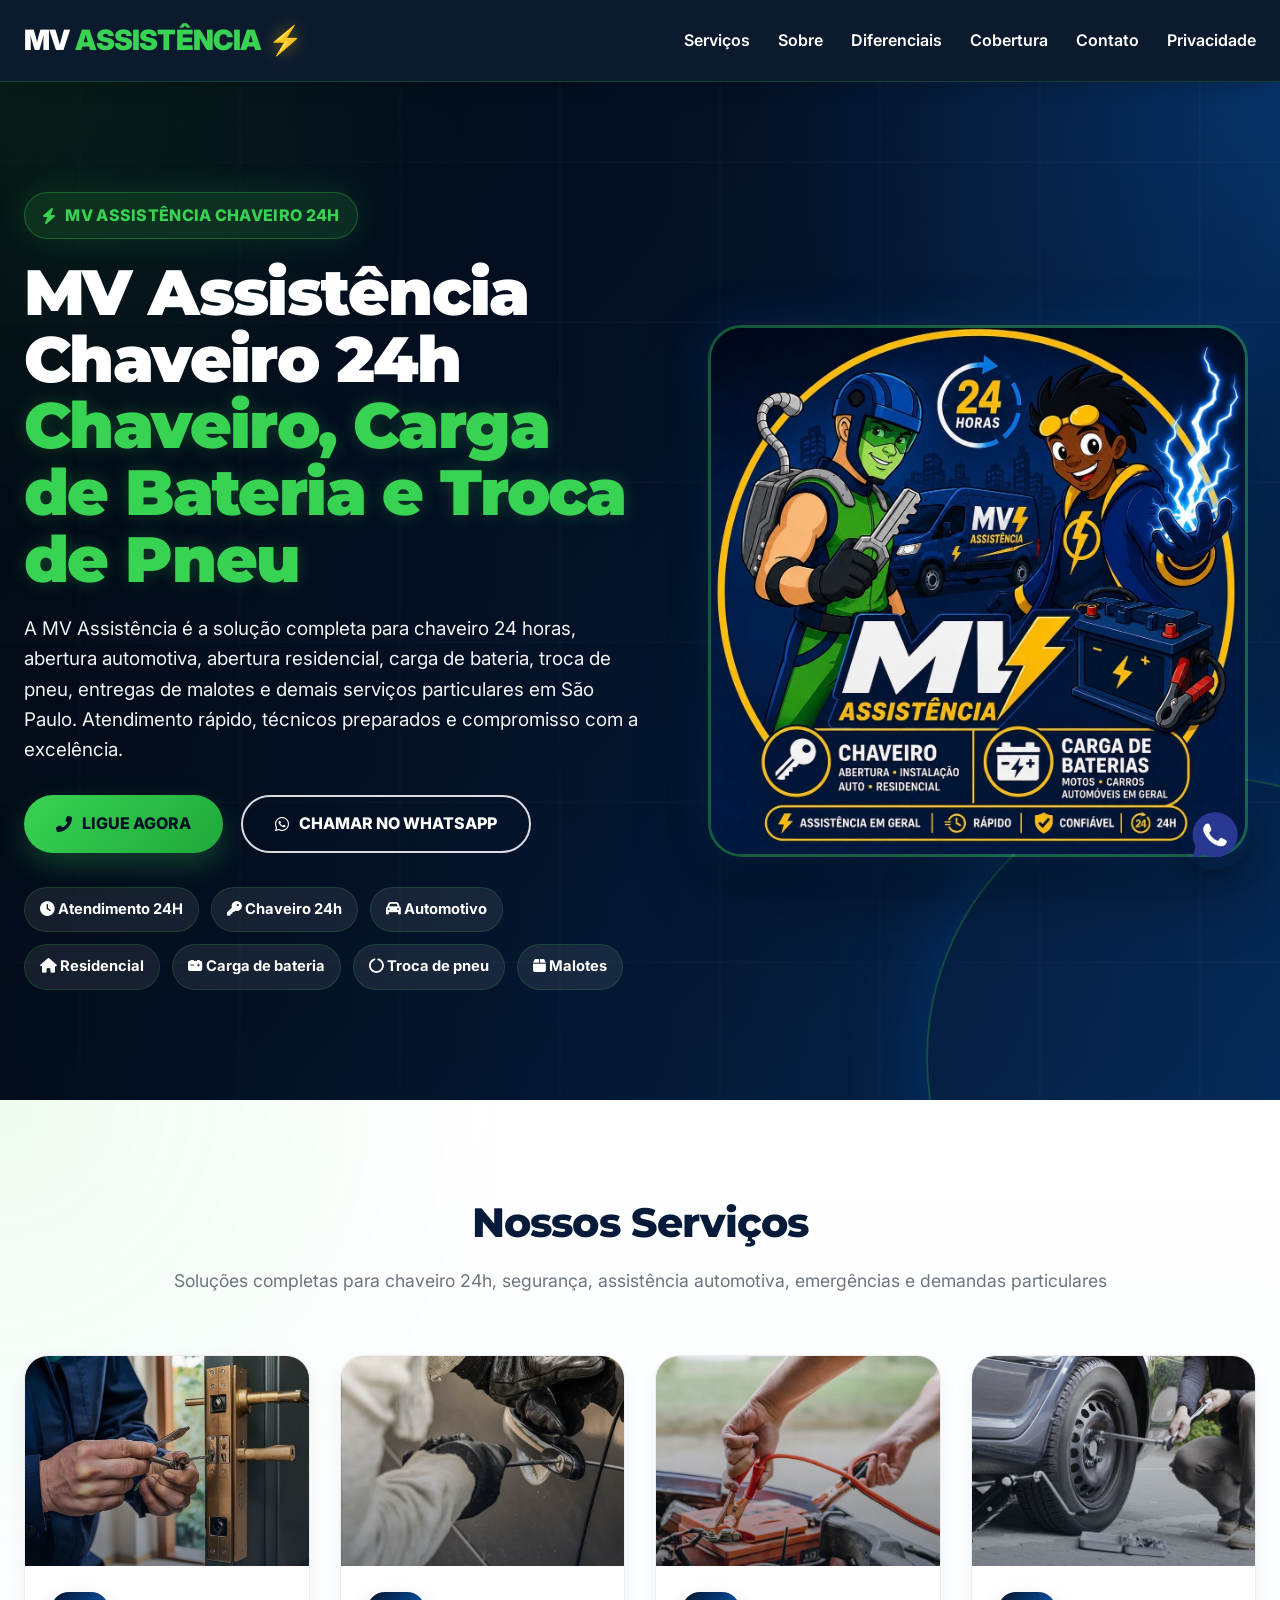
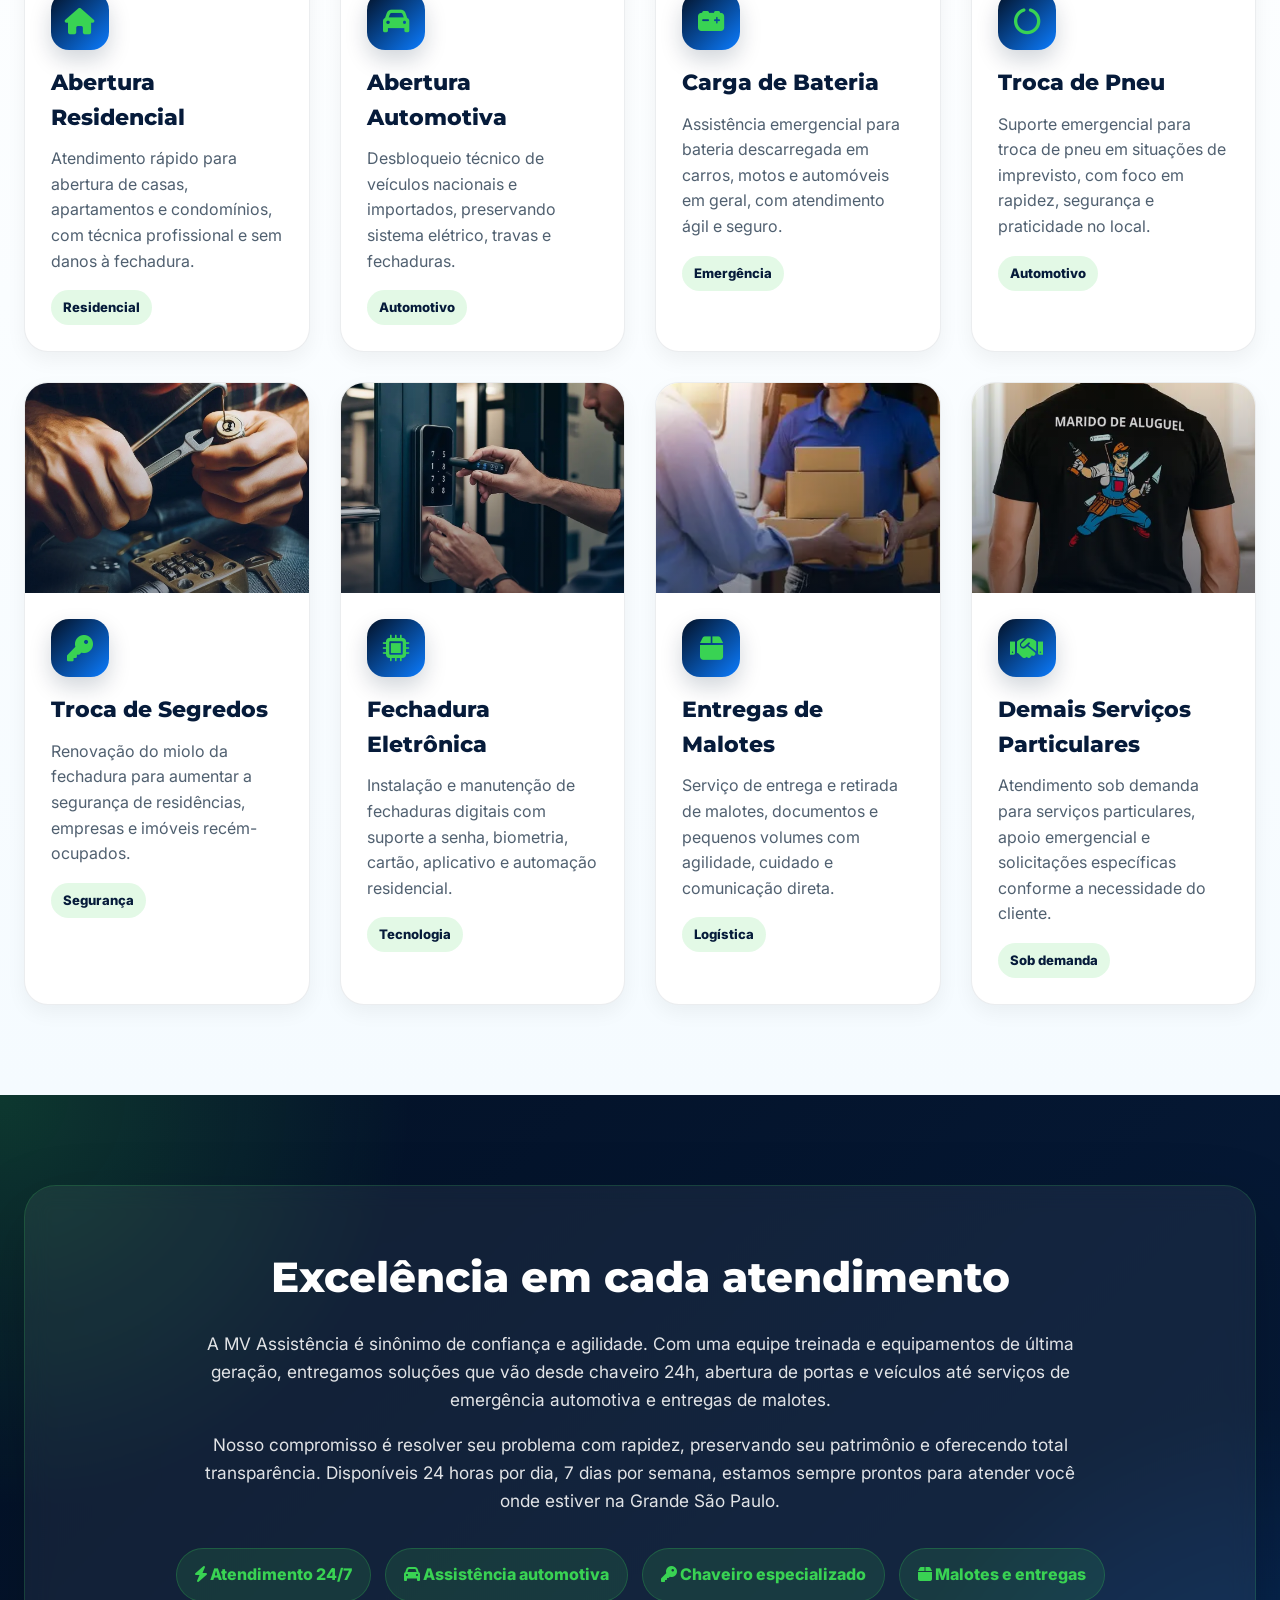
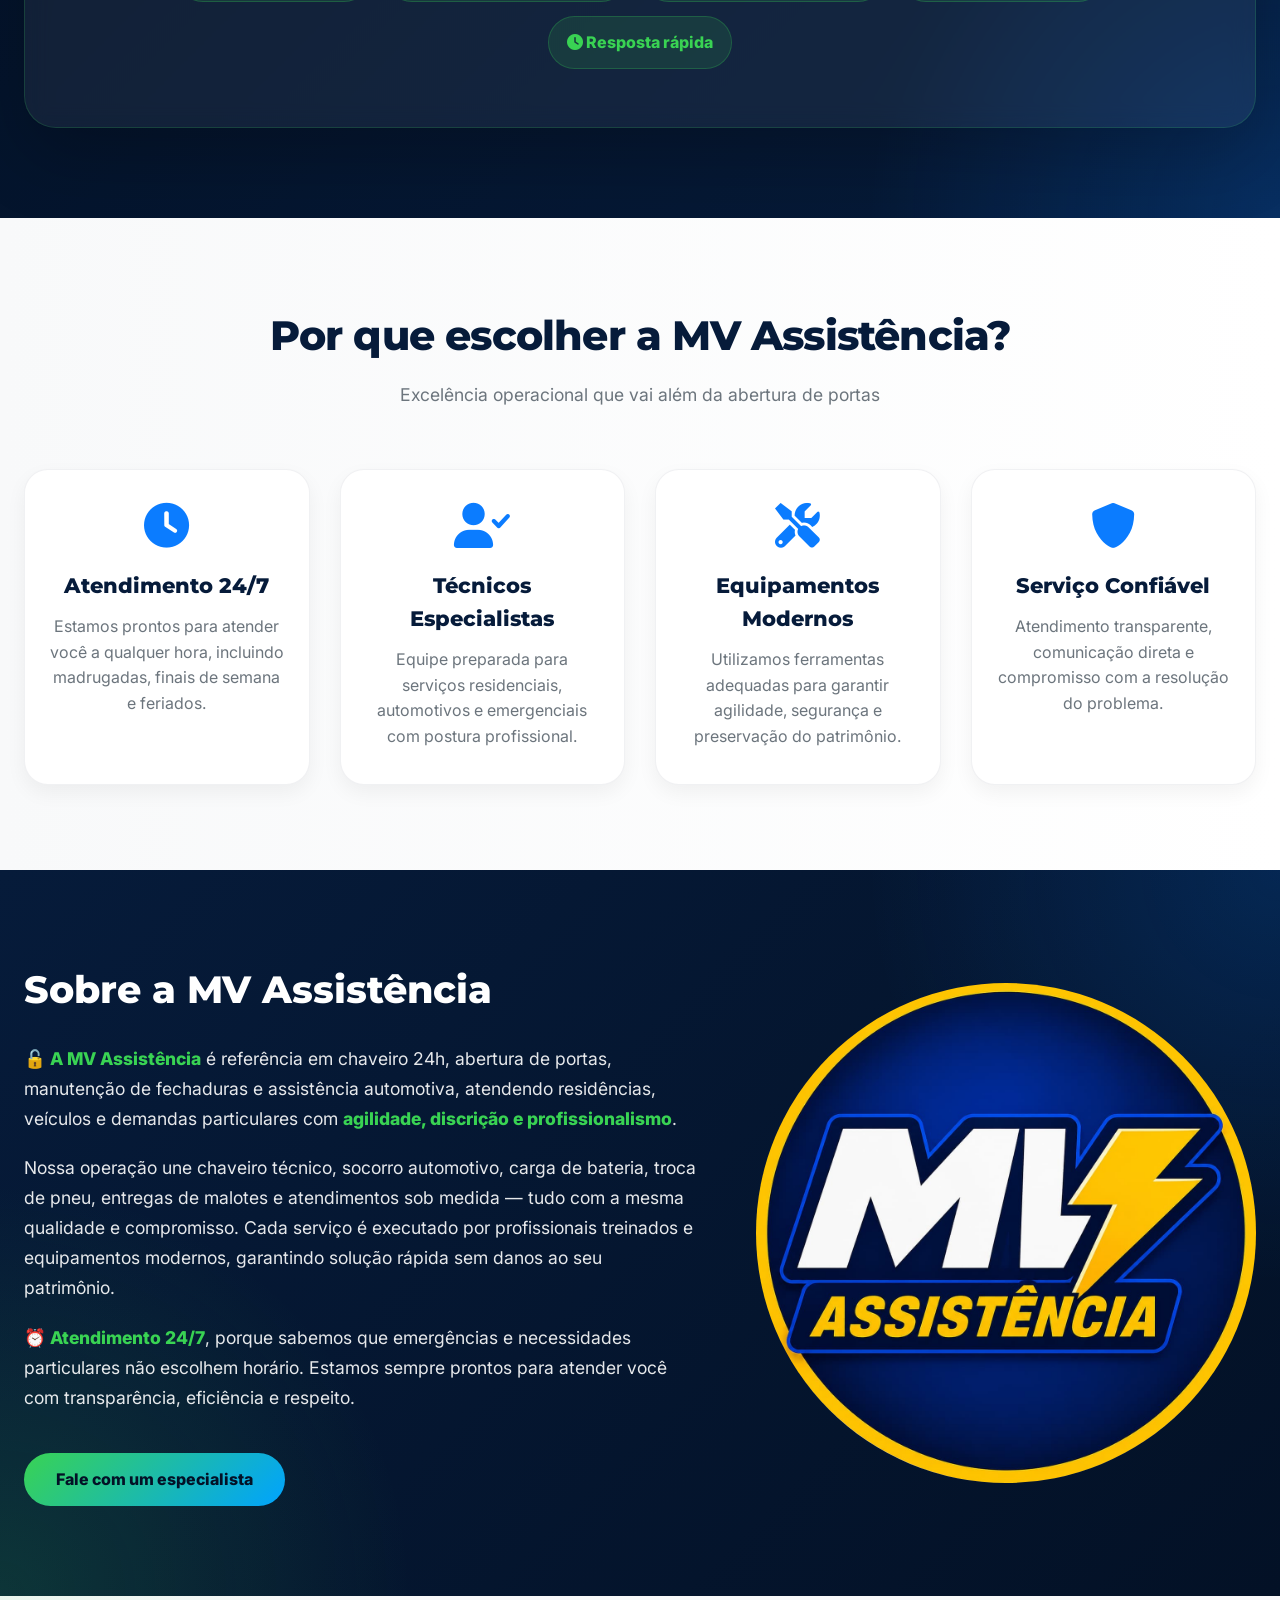
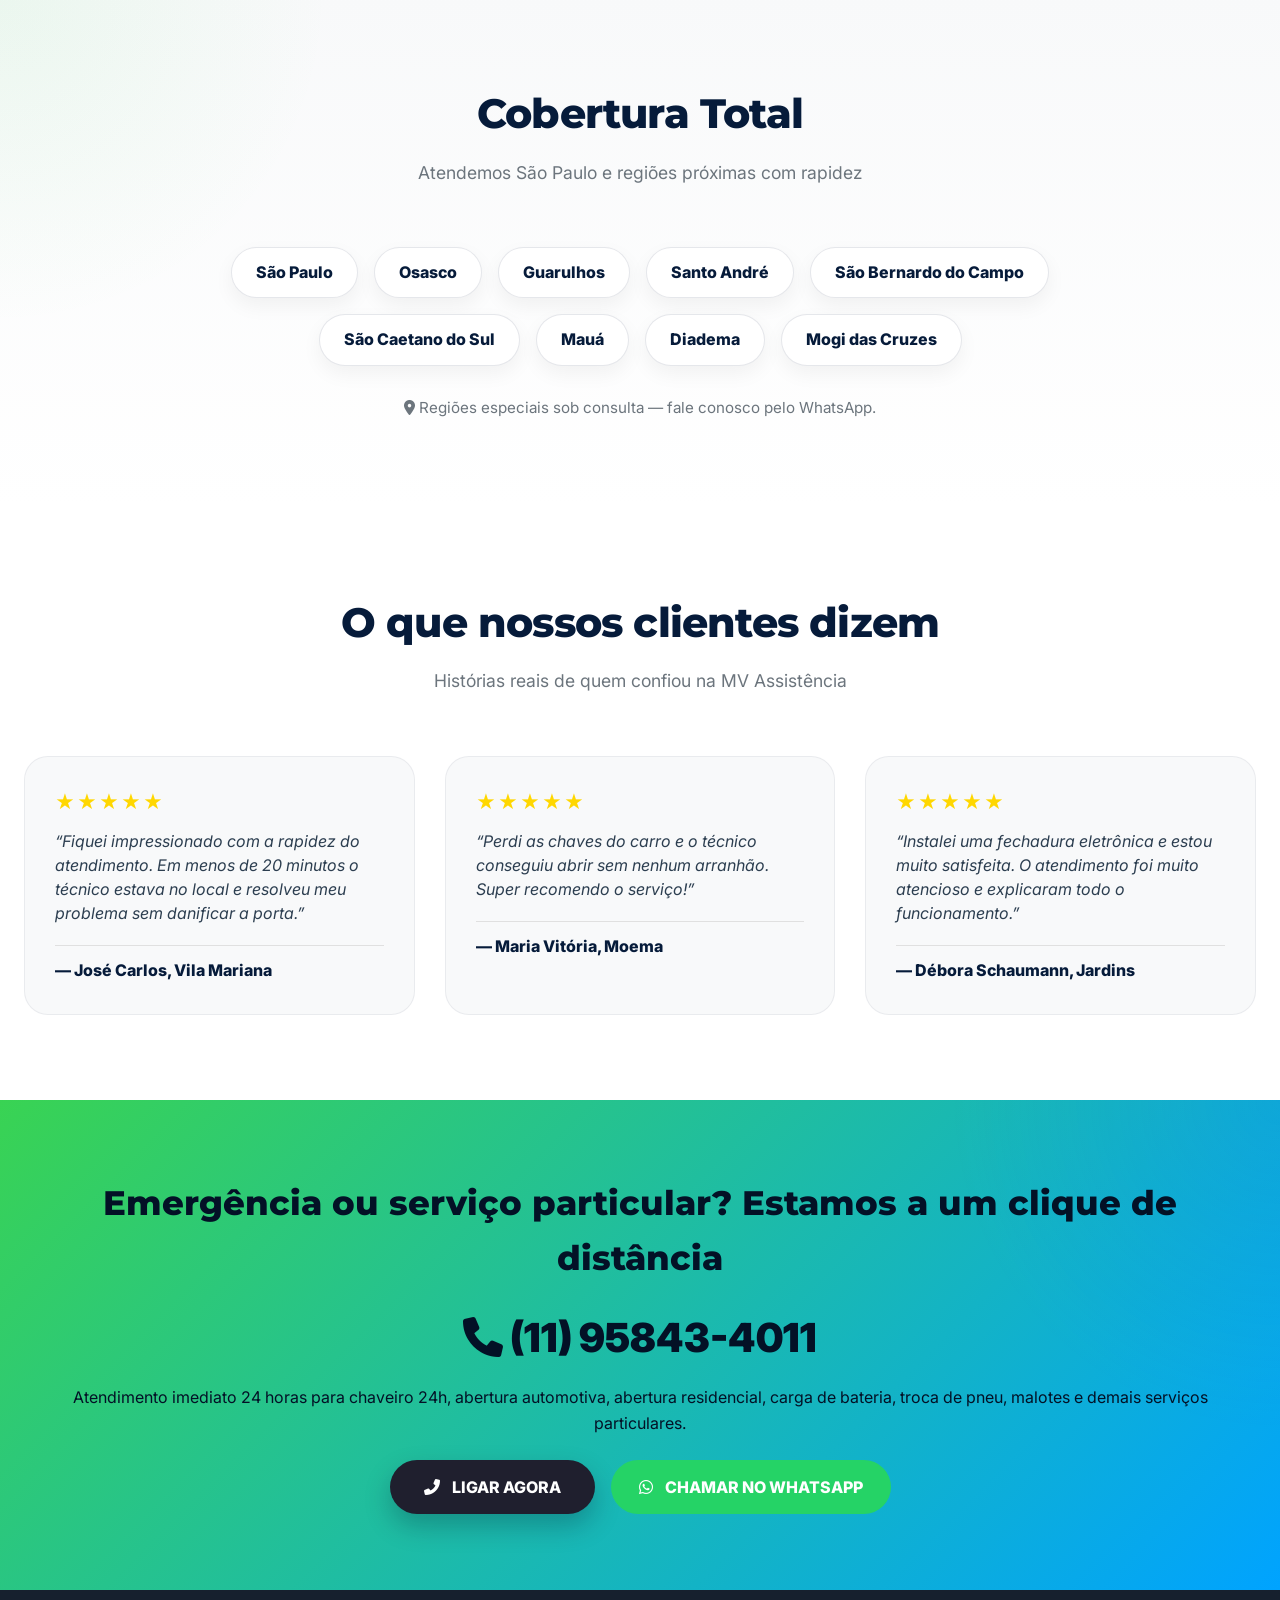
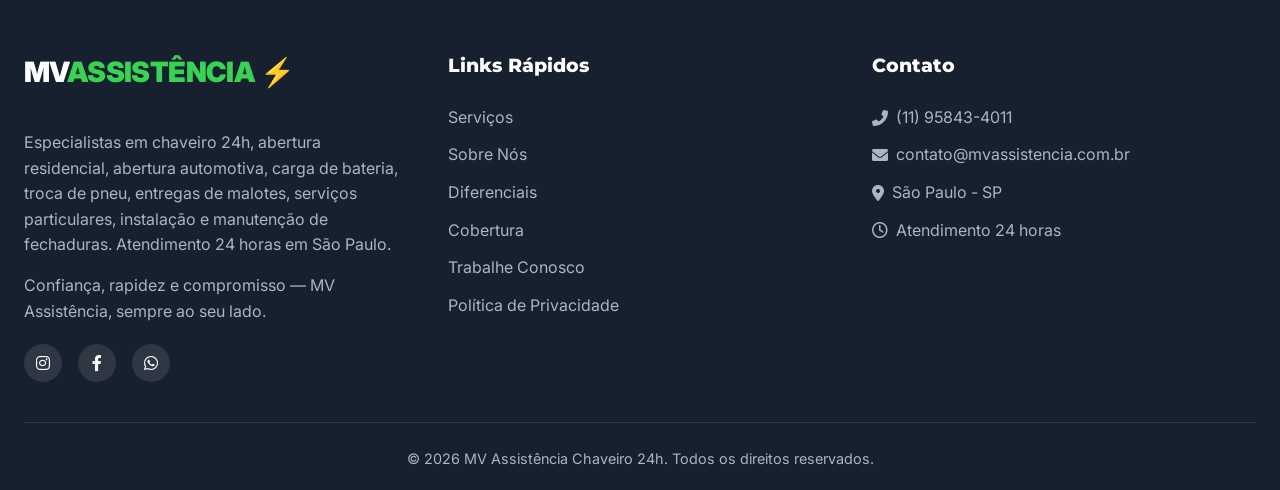
==== index.html @ ef73dc9a "feat: adiciona mensagem automática nos botões do WhatsApp" ====
<!DOCTYPE html>
<html lang="pt-BR">
<head>
  <meta charset="UTF-8">
  <meta name="viewport" content="width=device-width, initial-scale=1.0">

  <title>MV Assistência Chaveiro 24h | Chaveiro, Carga de Bateria e Troca de Pneu</title>
  <meta name="description" content="MV Assistência Chaveiro 24h em São Paulo: atendimento para chaveiro, abertura residencial, abertura automotiva, carga de bateria, troca de pneu, fechadura eletrônica, troca de segredo e serviços particulares. Chame no WhatsApp.">
  <meta name="theme-color" content="#061B3A">

  <link rel="canonical" href="https://www.mvassistencia.com.br/">

  <meta property="og:title" content="MV Assistência Chaveiro 24h | Chaveiro, Carga de Bateria e Troca de Pneu">
  <meta property="og:description" content="Chaveiro 24h em São Paulo, abertura residencial e automotiva, carga de bateria, troca de pneu e serviços particulares. Atendimento rápido pelo WhatsApp.">
  <meta property="og:url" content="https://www.mvassistencia.com.br/">
  <meta property="og:type" content="website">
  <meta property="og:image" content="https://www.mvassistencia.com.br/assets/img/brand/mv-assistencia-v3.webp">

  <meta name="twitter:card" content="summary_large_image">
  <meta name="twitter:title" content="MV Assistência Chaveiro 24h | Chaveiro, Carga de Bateria e Troca de Pneu">
  <meta name="twitter:description" content="Chaveiro 24h em São Paulo, carga de bateria, troca de pneu e abertura automotiva. Chame no WhatsApp.">
  <meta name="twitter:image" content="https://www.mvassistencia.com.br/assets/img/brand/mv-assistencia-v3.webp">

  <!-- Preconnects para reduzir latência de recursos externos -->
  <link rel="preconnect" href="https://www.googletagmanager.com">
  <link rel="preconnect" href="https://www.google-analytics.com">
  <link rel="preconnect" href="https://cdnjs.cloudflare.com">
  <link rel="preconnect" href="https://fonts.googleapis.com">
  <link rel="preconnect" href="https://fonts.gstatic.com" crossorigin>

  <!-- Preload da imagem principal da hero -->
  <link
    rel="preload"
    as="image"
    href="assets/img/brand/mv-assistencia-v3-mobile.webp"
    media="(max-width: 768px)"
    type="image/webp"
  >

  <link
    rel="preload"
    as="image"
    href="assets/img/brand/mv-assistencia-v3.webp"
    media="(min-width: 769px)"
    type="image/webp"
  >

  <!-- Font Awesome carregado de forma não bloqueante -->
  <link
    rel="preload"
    href="https://cdnjs.cloudflare.com/ajax/libs/font-awesome/6.0.0-beta3/css/all.min.css"
    as="style"
    onload="this.onload=null;this.rel='stylesheet'"
  >
  <noscript>
    <link
      rel="stylesheet"
      href="https://cdnjs.cloudflare.com/ajax/libs/font-awesome/6.0.0-beta3/css/all.min.css"
    >
  </noscript>

  <!-- Google Fonts com display swap -->
  <link
    href="https://fonts.googleapis.com/css2?family=Inter:opsz,wght@14..32,300;400;600;700;800&family=Montserrat:wght@500;600;700;800;900&display=swap"
    rel="stylesheet"
  >

  <!-- CSS principal carregado normalmente para evitar layout shift -->
  <link rel="stylesheet" href="assets/css/styles.css">

  <link rel="icon" href="/assets/img/brand/favicon.png?v=5" type="image/png">
  <link rel="shortcut icon" href="/assets/img/brand/favicon.png?v=5" type="image/png">
  <link rel="apple-touch-icon" href="/assets/img/brand/favicon-192.png?v=5">
  <link rel="manifest" href="/site.webmanifest?v=5">

  <!-- Google Tag Manager -->
  <script>
    window.dataLayer = window.dataLayer || [];

    (function(w,d,s,l,i){
      w[l]=w[l]||[];
      w[l].push({
        'gtm.start': new Date().getTime(),
        event:'gtm.js'
      });
      var f=d.getElementsByTagName(s)[0],
          j=d.createElement(s),
          dl=l!='dataLayer'?'&l='+l:'';
      j.async=true;
      j.src='https://www.googletagmanager.com/gtm.js?id='+i+dl;
      f.parentNode.insertBefore(j,f);
    })(window,document,'script','dataLayer','GTM-MV3KL8NV');
  </script>
  <!-- End Google Tag Manager -->
</head>

<body>
  <!-- Google Tag Manager (noscript) -->
  <noscript>
    <iframe
      src="https://www.googletagmanager.com/ns.html?id=GTM-MV3KL8NV"
      height="0"
      width="0"
      style="display:none;visibility:hidden">
    </iframe>
  </noscript>
  <!-- End Google Tag Manager (noscript) -->

  <header>
    <div class="container header-container">
      <a href="#" class="logo">MV<span>ASSISTÊNCIA</span><span class="bolt">⚡</span></a>
      <nav>
        <ul>
          <li><a href="#services">Serviços</a></li>
          <li><a href="#about">Sobre</a></li>
          <li><a href="#diferenciais">Diferenciais</a></li>
          <li><a href="#coverage">Cobertura</a></li>
          <li><a href="#contact">Contato</a></li>
          <li><a href="privacidade.html">Privacidade</a></li>
        </ul>
      </nav>
    </div>
  </header>

  <main>
    <section class="hero">
      <div class="container hero-content">
        <div class="hero-text">
          <div class="hero-badge">
            <i class="fas fa-bolt"></i> MV ASSISTÊNCIA CHAVEIRO 24H
          </div>

          <h1>MV Assistência Chaveiro 24h <span>Chaveiro, Carga de Bateria e Troca de Pneu</span></h1>

          <p>A MV Assistência é a solução completa para chaveiro 24 horas, abertura automotiva, abertura residencial, carga de bateria, troca de pneu, entregas de malotes e demais serviços particulares em São Paulo. Atendimento rápido, técnicos preparados e compromisso com a excelência.</p>

          <div class="hero-buttons">
            <a
              href="tel:11958434011"
              class="btn btn-primary"
              data-event="click_ligar"
              data-source="hero"
            >
              <i class="fas fa-phone-alt"></i> LIGUE AGORA
            </a>

            <a
              href="https://wa.me/5511958434011?text=Ol%C3%A1%2C%20vim%20pelo%20site%20da%20MV%20Assist%C3%AAncia.%20Preciso%20de%20atendimento%2024h.%20Meu%20servi%C3%A7o%20%C3%A9%3A"
              class="btn btn-outline"
              target="_blank"
              rel="noopener noreferrer"
              data-event="click_whatsapp"
              data-source="hero"
            >
              <i class="fab fa-whatsapp"></i> CHAMAR NO WHATSAPP
            </a>
          </div>

          <div class="hero-features">
            <span><i class="fas fa-clock"></i> Atendimento 24H</span>
            <span><i class="fas fa-key"></i> Chaveiro 24h</span>
            <span><i class="fas fa-car"></i> Automotivo</span>
            <span><i class="fas fa-home"></i> Residencial</span>
            <span><i class="fas fa-car-battery"></i> Carga de bateria</span>
            <span><i class="fas fa-circle-notch"></i> Troca de pneu</span>
            <span><i class="fas fa-box"></i> Malotes</span>
          </div>
        </div>

        <div class="hero-image">
          <picture>
            <source
              media="(max-width: 768px)"
              srcset="assets/img/brand/mv-assistencia-v3-mobile.webp"
              type="image/webp"
            >

            <source
              media="(min-width: 769px)"
              srcset="assets/img/brand/mv-assistencia-v3.webp"
              type="image/webp"
            >

            <img
              src="assets/img/brand/mv-assistencia-v3.webp"
              alt="MV Assistência Chaveiro 24h em São Paulo"
              width="1206"
              height="1187"
              fetchpriority="high"
              decoding="async"
            >
          </picture>
        </div>
      </div>
    </section>

    <section id="services" class="services">
      <div class="container">
        <div class="section-title">
          <h2>Nossos Serviços</h2>
          <p>Soluções completas para chaveiro 24h, segurança, assistência automotiva, emergências e demandas particulares</p>
        </div>

        <div class="services-grid">
          <div class="service-card">
            <div class="service-img" style="background-image: url('assets/img/services/abertura-residencial.webp');"></div>
            <div class="service-content">
              <div class="service-icon"><i class="fas fa-home"></i></div>
              <h3>Abertura Residencial</h3>
              <p>Atendimento rápido para abertura de casas, apartamentos e condomínios, com técnica profissional e sem danos à fechadura.</p>
              <span class="service-tag">Residencial</span>
            </div>
          </div>

          <div class="service-card">
            <div class="service-img" style="background-image: url('assets/img/services/abertura-automotiva.webp');"></div>
            <div class="service-content">
              <div class="service-icon"><i class="fas fa-car"></i></div>
              <h3>Abertura Automotiva</h3>
              <p>Desbloqueio técnico de veículos nacionais e importados, preservando sistema elétrico, travas e fechaduras.</p>
              <span class="service-tag">Automotivo</span>
            </div>
          </div>

          <div class="service-card">
            <div class="service-img" style="background-image: url('assets/img/services/carga-bateria.webp');"></div>
            <div class="service-content">
              <div class="service-icon"><i class="fas fa-car-battery"></i></div>
              <h3>Carga de Bateria</h3>
              <p>Assistência emergencial para bateria descarregada em carros, motos e automóveis em geral, com atendimento ágil e seguro.</p>
              <span class="service-tag">Emergência</span>
            </div>
          </div>

          <div class="service-card">
            <div class="service-img" style="background-image: url('assets/img/services/troca-pneu.webp');"></div>
            <div class="service-content">
              <div class="service-icon"><i class="fas fa-circle-notch"></i></div>
              <h3>Troca de Pneu</h3>
              <p>Suporte emergencial para troca de pneu em situações de imprevisto, com foco em rapidez, segurança e praticidade no local.</p>
              <span class="service-tag">Automotivo</span>
            </div>
          </div>

          <div class="service-card">
            <div class="service-img" style="background-image: url('assets/img/services/troca-segredos.webp');"></div>
            <div class="service-content">
              <div class="service-icon"><i class="fas fa-key"></i></div>
              <h3>Troca de Segredos</h3>
              <p>Renovação do miolo da fechadura para aumentar a segurança de residências, empresas e imóveis recém-ocupados.</p>
              <span class="service-tag">Segurança</span>
            </div>
          </div>

          <div class="service-card">
            <div class="service-img" style="background-image: url('assets/img/services/fechadura-eletronica.webp');"></div>
            <div class="service-content">
              <div class="service-icon"><i class="fas fa-microchip"></i></div>
              <h3>Fechadura Eletrônica</h3>
              <p>Instalação e manutenção de fechaduras digitais com suporte a senha, biometria, cartão, aplicativo e automação residencial.</p>
              <span class="service-tag">Tecnologia</span>
            </div>
          </div>

          <div class="service-card">
            <div class="service-img" style="background-image: url('assets/img/services/entrega-malotes.webp');"></div>
            <div class="service-content">
              <div class="service-icon"><i class="fas fa-box"></i></div>
              <h3>Entregas de Malotes</h3>
              <p>Serviço de entrega e retirada de malotes, documentos e pequenos volumes com agilidade, cuidado e comunicação direta.</p>
              <span class="service-tag">Logística</span>
            </div>
          </div>

          <div class="service-card">
            <div class="service-img" style="background-image: url('assets/img/services/servicos-particulares.webp');"></div>
            <div class="service-content">
              <div class="service-icon"><i class="fas fa-handshake"></i></div>
              <h3>Demais Serviços Particulares</h3>
              <p>Atendimento sob demanda para serviços particulares, apoio emergencial e solicitações específicas conforme a necessidade do cliente.</p>
              <span class="service-tag">Sob demanda</span>
            </div>
          </div>
        </div>
      </div>
    </section>

    <section class="excellence">
      <div class="container">
        <div class="excellence-card">
          <h2>Excelência em cada atendimento</h2>
          <p>A MV Assistência é sinônimo de confiança e agilidade. Com uma equipe treinada e equipamentos de última geração, entregamos soluções que vão desde chaveiro 24h, abertura de portas e veículos até serviços de emergência automotiva e entregas de malotes.</p>
          <p>Nosso compromisso é resolver seu problema com rapidez, preservando seu patrimônio e oferecendo total transparência. Disponíveis 24 horas por dia, 7 dias por semana, estamos sempre prontos para atender você onde estiver na Grande São Paulo.</p>

          <div class="excellence-pill-grid">
            <span><i class="fas fa-bolt"></i> Atendimento 24/7</span>
            <span><i class="fas fa-car"></i> Assistência automotiva</span>
            <span><i class="fas fa-key"></i> Chaveiro especializado</span>
            <span><i class="fas fa-box"></i> Malotes e entregas</span>
            <span><i class="fas fa-clock"></i> Resposta rápida</span>
          </div>
        </div>
      </div>
    </section>

    <section id="diferenciais" class="diferenciais">
      <div class="container">
        <div class="section-title">
          <h2>Por que escolher a MV Assistência?</h2>
          <p>Excelência operacional que vai além da abertura de portas</p>
        </div>

        <div class="diferenciais-grid">
          <div class="dif-card">
            <i class="fas fa-clock"></i>
            <h3>Atendimento 24/7</h3>
            <p>Estamos prontos para atender você a qualquer hora, incluindo madrugadas, finais de semana e feriados.</p>
          </div>

          <div class="dif-card">
            <i class="fas fa-user-check"></i>
            <h3>Técnicos Especialistas</h3>
            <p>Equipe preparada para serviços residenciais, automotivos e emergenciais com postura profissional.</p>
          </div>

          <div class="dif-card">
            <i class="fas fa-tools"></i>
            <h3>Equipamentos Modernos</h3>
            <p>Utilizamos ferramentas adequadas para garantir agilidade, segurança e preservação do patrimônio.</p>
          </div>

          <div class="dif-card">
            <i class="fas fa-shield-alt"></i>
            <h3>Serviço Confiável</h3>
            <p>Atendimento transparente, comunicação direta e compromisso com a resolução do problema.</p>
          </div>
        </div>
      </div>
    </section>

    <section id="about" class="about">
      <div class="container about-container">
        <div class="about-text">
          <h2>Sobre a MV Assistência</h2>

          <p><span class="highlight">🔓 A MV Assistência</span> é referência em chaveiro 24h, abertura de portas, manutenção de fechaduras e assistência automotiva, atendendo residências, veículos e demandas particulares com <span class="highlight">agilidade, discrição e profissionalismo</span>.</p>

          <p>Nossa operação une chaveiro técnico, socorro automotivo, carga de bateria, troca de pneu, entregas de malotes e atendimentos sob medida — tudo com a mesma qualidade e compromisso. Cada serviço é executado por profissionais treinados e equipamentos modernos, garantindo solução rápida sem danos ao seu patrimônio.</p>

          <p><span class="highlight">⏰ Atendimento 24/7</span>, porque sabemos que emergências e necessidades particulares não escolhem horário. Estamos sempre prontos para atender você com transparência, eficiência e respeito.</p>

          <a
            href="#contact"
            class="btn btn-secondary"
            data-event="click_fale_especialista"
            data-source="about"
          >
            Fale com um especialista
          </a>
        </div>

        <div class="about-img">
          <img
            src="assets/img/about/mv-assistencia.jpg"
            alt="Técnico da MV Assistência Chaveiro 24h"
            width="640"
            height="640"
            loading="lazy"
            decoding="async"
          >
        </div>
      </div>
    </section>

    <section id="coverage" class="coverage">
      <div class="container">
        <div class="section-title">
          <h2>Cobertura Total</h2>
          <p>Atendemos São Paulo e regiões próximas com rapidez</p>
        </div>

        <div class="coverage-grid">
          <div class="city-card">São Paulo</div>
          <div class="city-card">Osasco</div>
          <div class="city-card">Guarulhos</div>
          <div class="city-card">Santo André</div>
          <div class="city-card">São Bernardo do Campo</div>
          <div class="city-card">São Caetano do Sul</div>
          <div class="city-card">Mauá</div>
          <div class="city-card">Diadema</div>
          <div class="city-card">Mogi das Cruzes</div>
        </div>

        <p class="coverage-obs"><i class="fas fa-map-marker-alt"></i> Regiões especiais sob consulta — fale conosco pelo WhatsApp.</p>
      </div>
    </section>

    <section class="testimonials">
      <div class="container">
        <div class="section-title">
          <h2>O que nossos clientes dizem</h2>
          <p>Histórias reais de quem confiou na MV Assistência</p>
        </div>

        <div class="testimonials-grid">
          <div class="testimonial-card">
            <div class="testimonial-stars">★★★★★</div>
            <div class="testimonial-text">“Fiquei impressionado com a rapidez do atendimento. Em menos de 20 minutos o técnico estava no local e resolveu meu problema sem danificar a porta.”</div>
            <div class="testimonial-author">— José Carlos, Vila Mariana</div>
          </div>

          <div class="testimonial-card">
            <div class="testimonial-stars">★★★★★</div>
            <div class="testimonial-text">“Perdi as chaves do carro e o técnico conseguiu abrir sem nenhum arranhão. Super recomendo o serviço!”</div>
            <div class="testimonial-author">— Maria Vitória, Moema</div>
          </div>

          <div class="testimonial-card">
            <div class="testimonial-stars">★★★★★</div>
            <div class="testimonial-text">“Instalei uma fechadura eletrônica e estou muito satisfeita. O atendimento foi muito atencioso e explicaram todo o funcionamento.”</div>
            <div class="testimonial-author">— Débora Schaumann, Jardins</div>
          </div>
        </div>
      </div>
    </section>

    <section class="emergency">
      <div class="container">
        <h2>Emergência ou serviço particular? Estamos a um clique de distância</h2>

        <div class="phone-number">
          <a
            href="tel:11958434011"
            style="color: inherit; text-decoration: none;"
            data-event="click_ligar"
            data-source="emergency_phone"
          >
            <i class="fas fa-phone"></i> (11) 95843-4011
          </a>
        </div>

        <p>Atendimento imediato 24 horas para chaveiro 24h, abertura automotiva, abertura residencial, carga de bateria, troca de pneu, malotes e demais serviços particulares.</p>

        <div class="emergency-buttons">
          <a
            href="tel:11958434011"
            class="btn btn-call"
            data-event="click_ligar"
            data-source="emergency_button"
          >
            <i class="fas fa-phone-alt"></i> LIGAR AGORA
          </a>

          <a
            href="https://wa.me/5511958434011?text=Ol%C3%A1%2C%20vim%20pelo%20site%20da%20MV%20Assist%C3%AAncia.%20Preciso%20de%20atendimento%2024h.%20Meu%20servi%C3%A7o%20%C3%A9%3A"
            class="btn btn-whatsapp"
            target="_blank"
            rel="noopener noreferrer"
            data-event="click_whatsapp"
            data-source="emergency_button"
          >
            <i class="fab fa-whatsapp"></i> CHAMAR NO WHATSAPP
          </a>
        </div>
      </div>
    </section>
  </main>

  <footer id="contact">
    <div class="container">
      <div class="footer-container">
        <div class="footer-about">
          <a href="#" class="footer-logo">MV<span>ASSISTÊNCIA</span> ⚡</a>

          <p>Especialistas em chaveiro 24h, abertura residencial, abertura automotiva, carga de bateria, troca de pneu, entregas de malotes, serviços particulares, instalação e manutenção de fechaduras. Atendimento 24 horas em São Paulo.</p>

          <p>Confiança, rapidez e compromisso — MV Assistência, sempre ao seu lado.</p>

          <div class="social-links">
            <a
              href="https://www.instagram.com/mv_assistencia_24h/"
              aria-label="Instagram"
              target="_blank"
              rel="noopener noreferrer"
              data-event="click_instagram"
              data-source="footer"
            >
              <i class="fab fa-instagram"></i>
            </a>

            <a
              href="#"
              aria-label="Facebook"
              data-event="click_facebook"
              data-source="footer"
            >
              <i class="fab fa-facebook-f"></i>
            </a>

            <a
              href="https://wa.me/5511958434011?text=Ol%C3%A1%2C%20vim%20pelo%20site%20da%20MV%20Assist%C3%AAncia.%20Preciso%20de%20atendimento%2024h.%20Meu%20servi%C3%A7o%20%C3%A9%3A"
              aria-label="WhatsApp"
              target="_blank"
              rel="noopener noreferrer"
              data-event="click_whatsapp"
              data-source="footer_social"
            >
              <i class="fab fa-whatsapp"></i>
            </a>
          </div>
        </div>

        <div class="footer-links">
          <h3>Links Rápidos</h3>

          <ul>
            <li><a href="#services">Serviços</a></li>
            <li><a href="#about">Sobre Nós</a></li>
            <li><a href="#diferenciais">Diferenciais</a></li>
            <li><a href="#coverage">Cobertura</a></li>
            <li><a href="trabalhe-conosco.html">Trabalhe Conosco</a></li>
            <li><a href="privacidade.html">Política de Privacidade</a></li>
          </ul>
        </div>

        <div class="footer-links">
          <h3>Contato</h3>

          <ul>
            <li><i class="fas fa-phone-alt"></i> (11) 95843-4011</li>
            <li><i class="fas fa-envelope"></i> contato@mvassistencia.com.br</li>
            <li><i class="fas fa-map-marker-alt"></i> São Paulo - SP</li>
            <li><i class="far fa-clock"></i> Atendimento 24 horas</li>
          </ul>
        </div>
      </div>

      <div class="copyright">
        <p>&copy; 2026 MV Assistência Chaveiro 24h. Todos os direitos reservados.</p>
      </div>
    </div>
  </footer>

  <a
    href="https://wa.me/5511958434011?text=Ol%C3%A1%2C%20vim%20pelo%20site%20da%20MV%20Assist%C3%AAncia.%20Preciso%20de%20atendimento%2024h.%20Meu%20servi%C3%A7o%20%C3%A9%3A"
    class="whatsapp-button"
    target="_blank"
    rel="noopener noreferrer"
    data-event="click_whatsapp"
    data-source="floating_button"
  >
    <img
      src="assets/img/ui/icone-whatsapp.png"
      alt="WhatsApp MV Assistência Chaveiro 24h"
      width="64"
      height="64"
      decoding="async"
    >
  </a>

  <script defer src="assets/js/app.js"></script>
</body>
</html>
---- assets/css/styles.css ----
:root {
  --primary: #061B3A;
  --primary-dark: #031126;
  --blue-electric: #0B7CFF;
  --blue-soft: #00A3FF;
  --gear-green: #39D353;
  --gear-green-dark: #1FA83B;
  --secondary: #FFD700;
  --accent: #FF6B00;
  --accent-hover: #e05d00;
  --light: #F8F9FA;
  --dark: #16202E;
  --gray: #6c757d;
  --text: #2C3E50;
  --white: #ffffff;
  --shadow-sm: 0 8px 20px rgba(0,0,0,0.05);
  --shadow-md: 0 12px 28px rgba(0,0,0,0.08);
  --shadow-lg: 0 20px 40px rgba(0,0,0,0.12);
  --transition: all 0.3s cubic-bezier(0.25, 0.8, 0.25, 1);
}

* {
  margin: 0;
  padding: 0;
  box-sizing: border-box;
}

html {
  scroll-behavior: smooth;
}

body {
  font-family: 'Inter', sans-serif;
  color: var(--text);
  line-height: 1.6;
  background-color: var(--white);
}

h1, h2, h3, h4 {
  font-family: 'Montserrat', sans-serif;
  font-weight: 800;
  color: var(--primary);
}

img {
  max-width: 100%;
}

.container {
  width: 100%;
  max-width: 1280px;
  margin: 0 auto;
  padding: 0 24px;
}

header {
  background: rgba(3, 17, 38, 0.96);
  padding: 18px 0;
  position: sticky;
  top: 0;
  z-index: 100;
  box-shadow: 0 4px 18px rgba(0,0,0,0.18);
  backdrop-filter: blur(12px);
  border-bottom: 1px solid rgba(57,211,83,0.22);
}

.header-container {
  display: flex;
  justify-content: space-between;
  align-items: center;
  flex-wrap: wrap;
}

.logo {
  font-size: 28px;
  font-weight: 900;
  color: white;
  text-decoration: none;
  letter-spacing: -0.8px;
  display: inline-flex;
  align-items: center;
  gap: 6px;
}

.logo span {
  color: var(--gear-green);
}

.logo .bolt {
  color: var(--secondary);
  filter: drop-shadow(0 0 8px rgba(255,215,0,0.45));
}

nav ul {
  display: flex;
  list-style: none;
  gap: 28px;
}

nav ul li a {
  color: white;
  text-decoration: none;
  font-weight: 600;
  transition: var(--transition);
  font-size: 1rem;
}

nav ul li a:hover {
  color: var(--gear-green);
}

.hero {
  color: white;
  padding: 110px 0;
  position: relative;
  overflow: hidden;
  background:
    radial-gradient(circle at top left, rgba(57,211,83,0.22), transparent 28%),
    radial-gradient(circle at top right, rgba(11,124,255,0.28), transparent 32%),
    linear-gradient(135deg, #031126 0%, #061B3A 45%, #073064 100%);
}

.hero::before {
  content: '';
  position: absolute;
  inset: 0;
  background:
    linear-gradient(to right, rgba(0,0,0,0.52), rgba(0,0,0,0.12)),
    url('data:image/svg+xml;utf8,<svg xmlns="http://www.w3.org/2000/svg" width="160" height="160" viewBox="0 0 160 160"><path d="M0 80h160M80 0v160" stroke="rgba(255,255,255,0.035)" stroke-width="1"/></svg>');
}

.hero::after {
  content: '';
  position: absolute;
  width: 560px;
  height: 560px;
  right: -210px;
  bottom: -240px;
  border-radius: 50%;
  border: 2px solid rgba(57,211,83,0.25);
  box-shadow: 0 0 90px rgba(11,124,255,0.22);
}

.hero-content {
  position: relative;
  z-index: 2;
  display: grid;
  grid-template-columns: 1.05fr 0.95fr;
  gap: 60px;
  align-items: center;
  animation: fadeInUp 0.8s ease;
}

.hero-badge {
  display: inline-flex;
  align-items: center;
  gap: 10px;
  margin-bottom: 20px;
  padding: 10px 18px;
  border-radius: 999px;
  background: rgba(57,211,83,0.14);
  border: 1px solid rgba(57,211,83,0.32);
  color: var(--gear-green);
  font-weight: 800;
  letter-spacing: 0.3px;
  box-shadow: 0 0 34px rgba(57,211,83,0.14);
}

.hero h1 {
  font-size: clamp(2.5rem, 5vw, 4.8rem);
  color: white;
  margin-bottom: 22px;
  font-weight: 900;
  line-height: 1.04;
  letter-spacing: -1.6px;
}

.hero h1 span {
  display: block;
  color: var(--gear-green);
  text-shadow: 0 0 18px rgba(57,211,83,0.24);
}

.hero p {
  font-size: 1.18rem;
  max-width: 720px;
  margin-bottom: 30px;
  opacity: 0.95;
}

.hero-buttons {
  display: flex;
  gap: 18px;
  flex-wrap: wrap;
  margin-bottom: 34px;
}

.btn {
  display: inline-flex;
  align-items: center;
  justify-content: center;
  gap: 10px;
  padding: 14px 32px;
  border-radius: 999px;
  font-weight: 800;
  text-decoration: none;
  transition: var(--transition);
  font-size: 1rem;
  cursor: pointer;
  border: none;
}

.btn-primary {
  background: linear-gradient(135deg, var(--gear-green), var(--gear-green-dark));
  color: #031126;
  box-shadow: 0 12px 28px rgba(57,211,83,0.24);
}

.btn-primary:hover {
  transform: translateY(-3px);
  box-shadow: var(--shadow-md);
}

.btn-outline {
  background: transparent;
  border: 2px solid rgba(255,255,255,0.85);
  color: white;
}

.btn-outline:hover {
  background: white;
  color: var(--primary);
  transform: translateY(-3px);
}

.btn-secondary {
  background: linear-gradient(135deg, var(--gear-green), var(--blue-soft));
  color: #031126;
  margin-top: 20px;
}

.btn-whatsapp {
  background: #25D366;
  color: white;
  margin-top: 20px;
}

.hero-features {
  display: flex;
  flex-wrap: wrap;
  gap: 12px;
}

.hero-features span {
  padding: 10px 15px;
  border-radius: 999px;
  background: rgba(255,255,255,0.08);
  border: 1px solid rgba(57,211,83,0.18);
  color: white;
  font-size: 0.92rem;
  font-weight: 700;
}

.hero-image {
  position: relative;
  display: flex;
  justify-content: center;
}

.hero-image::before {
  content: '';
  position: absolute;
  inset: 8%;
  border-radius: 50%;
  background: rgba(57,211,83,0.14);
  filter: blur(38px);
}

.hero-image img {
  position: relative;
  width: 100%;
  max-width: 540px;
  border-radius: 34px;
  border: 3px solid rgba(57,211,83,0.36);
  box-shadow:
    0 28px 70px rgba(0,0,0,0.42),
    0 0 45px rgba(11,124,255,0.18);
  object-fit: cover;
}

.services {
  padding: 90px 0;
  background:
    radial-gradient(circle at top left, rgba(57,211,83,0.08), transparent 25%),
    linear-gradient(180deg, #ffffff 0%, #f5fbff 100%);
}

.section-title {
  text-align: center;
  margin-bottom: 60px;
}

.section-title h2 {
  font-size: 2.55rem;
  margin-bottom: 12px;
  letter-spacing: -0.8px;
}

.section-title p {
  font-size: 1.1rem;
  color: var(--gray);
}

.services-grid {
  display: grid;
  grid-template-columns: repeat(auto-fit, minmax(270px, 1fr));
  gap: 30px;
}

.service-card {
  background: white;
  border-radius: 24px;
  overflow: hidden;
  box-shadow: var(--shadow-sm);
  transition: var(--transition);
  border: 1px solid rgba(6,27,58,0.08);
  position: relative;
}

.service-card::after {
  content: '';
  position: absolute;
  inset: 0;
  border-radius: 24px;
  border: 1px solid transparent;
  pointer-events: none;
  transition: var(--transition);
}

.service-card:hover {
  transform: translateY(-8px);
  box-shadow: var(--shadow-lg);
}

.service-card:hover::after {
  border-color: rgba(57,211,83,0.45);
}

.service-img {
  height: 210px;
  background-size: cover;
  background-position: center;
  transition: transform 0.5s ease;
  background-color: #e9ecef;
  position: relative;
}

.service-img::after {
  content: '';
  position: absolute;
  inset: 0;
  background: linear-gradient(to top, rgba(3,17,38,0.45), transparent);
}

.service-card:hover .service-img {
  transform: scale(1.02);
}

.service-content {
  padding: 26px;
  position: relative;
}

.service-icon {
  width: 58px;
  height: 58px;
  display: inline-flex;
  align-items: center;
  justify-content: center;
  font-size: 1.65rem;
  color: var(--gear-green);
  margin-bottom: 15px;
  background: linear-gradient(135deg, var(--primary-dark), var(--blue-electric));
  border-radius: 18px;
  box-shadow: 0 10px 22px rgba(6,27,58,0.18);
}

.service-content h3 {
  margin-bottom: 12px;
  font-size: 1.35rem;
}

.service-content p {
  color: #506070;
}

.service-tag {
  display: inline-flex;
  margin-top: 16px;
  padding: 7px 12px;
  border-radius: 999px;
  background: rgba(57,211,83,0.14);
  color: var(--primary);
  font-weight: 800;
  font-size: 0.82rem;
}

.excellence {
  padding: 90px 0;
  background:
    radial-gradient(circle at top left, rgba(57,211,83,0.20), transparent 28%),
    radial-gradient(circle at bottom right, rgba(11,124,255,0.20), transparent 28%),
    linear-gradient(135deg, var(--primary-dark), var(--primary));
  color: white;
  position: relative;
  overflow: hidden;
}

.excellence-card {
  position: relative;
  z-index: 2;
  padding: 58px;
  border-radius: 32px;
  background: rgba(255,255,255,0.06);
  border: 1px solid rgba(57,211,83,0.18);
  backdrop-filter: blur(12px);
  box-shadow: 0 28px 70px rgba(0,0,0,0.22);
  text-align: center;
}

.excellence-card h2 {
  color: white;
  font-size: 2.6rem;
  margin-bottom: 20px;
}

.excellence-card p {
  max-width: 890px;
  margin: 0 auto 18px;
  color: rgba(255,255,255,0.88);
  font-size: 1.08rem;
}

.excellence-pill-grid {
  display: flex;
  justify-content: center;
  flex-wrap: wrap;
  gap: 14px;
  margin-top: 34px;
}

.excellence-pill-grid span {
  padding: 13px 18px;
  border-radius: 999px;
  background: rgba(57,211,83,0.12);
  border: 1px solid rgba(57,211,83,0.24);
  color: var(--gear-green);
  font-weight: 800;
}

.diferenciais {
  background: linear-gradient(to right, #f8f9fa, #ffffff);
  padding: 85px 0;
}

.diferenciais-grid {
  display: grid;
  grid-template-columns: repeat(auto-fit, minmax(240px, 1fr));
  gap: 30px;
  margin-top: 20px;
}

.dif-card {
  background: white;
  padding: 34px 24px;
  border-radius: 24px;
  text-align: center;
  transition: var(--transition);
  box-shadow: var(--shadow-sm);
  border: 1px solid rgba(6,27,58,0.06);
}

.dif-card:hover {
  transform: translateY(-5px);
  box-shadow: var(--shadow-md);
}

.dif-card i {
  font-size: 2.8rem;
  color: var(--blue-electric);
  margin-bottom: 20px;
}

.dif-card h3 {
  margin-bottom: 12px;
  font-size: 1.3rem;
}

.dif-card p {
  color: var(--gray);
}

.about {
  background:
    radial-gradient(circle at bottom left, rgba(57,211,83,0.16), transparent 28%),
    radial-gradient(circle at top right, rgba(11,124,255,0.18), transparent 28%),
    linear-gradient(135deg, var(--primary), var(--primary-dark));
  padding: 90px 0;
  color: white;
}

.about-container {
  display: flex;
  align-items: center;
  gap: 60px;
  flex-wrap: wrap;
}

.about-text {
  flex: 1;
}

.about-text h2 {
  color: white;
  font-size: 2.35rem;
  margin-bottom: 24px;
}

.about-text p {
  font-size: 1.1rem;
  line-height: 1.7;
  margin-bottom: 20px;
  color: rgba(255,255,255,0.9);
}

.highlight {
  color: var(--gear-green);
  font-weight: 800;
}

.about-img {
  flex: 1;
  width: 100%;
  max-width: 500px;
  aspect-ratio: 1 / 1;
  border-radius: 50%;
  overflow: hidden;
  background: transparent;
  margin: 0 auto;
  box-shadow: none;
  border: none;
}

.about-img img {
  width: 100%;
  height: 100%;
  display: block;
  object-fit: cover;
  object-position: center center;
  transform: scale(1.04);
}

.coverage {
  padding: 85px 0;
  background:
    radial-gradient(circle at top left, rgba(57,211,83,0.07), transparent 24%),
    linear-gradient(180deg, #f8f9fa 0%, #ffffff 100%);
}

.coverage-grid {
  display: flex;
  flex-wrap: wrap;
  justify-content: center;
  align-items: center;
  gap: 16px;
  margin: 40px auto 20px;
  max-width: 980px;
}

.city-card {
  display: inline-flex;
  align-items: center;
  justify-content: center;
  min-height: 48px;
  padding: 12px 24px;
  border-radius: 999px;
  background: white;
  font-weight: 800;
  color: var(--primary);
  box-shadow: var(--shadow-sm);
  border: 1px solid rgba(6,27,58,0.1);
  white-space: nowrap;
  transition: var(--transition);
}

.city-card:hover {
  transform: translateY(-3px);
  box-shadow: var(--shadow-md);
  border-color: rgba(57,211,83,0.28);
}

.coverage-obs {
  text-align: center;
  margin-top: 30px;
  color: var(--gray);
  font-size: 0.95rem;
}

.testimonials {
  padding: 85px 0;
  background: white;
}

.testimonials-grid {
  display: grid;
  grid-template-columns: repeat(auto-fit, minmax(300px, 1fr));
  gap: 30px;
}

.testimonial-card {
  background: var(--light);
  padding: 30px;
  border-radius: 24px;
  transition: var(--transition);
  border: 1px solid rgba(6,27,58,0.06);
}

.testimonial-card:hover {
  transform: translateY(-4px);
  box-shadow: var(--shadow-md);
}

.testimonial-stars {
  color: var(--secondary);
  font-size: 1.2rem;
  letter-spacing: 2px;
  margin-bottom: 12px;
}

.testimonial-text {
  font-style: italic;
  margin-bottom: 20px;
  line-height: 1.5;
}

.testimonial-author {
  font-weight: 800;
  color: var(--primary);
  border-top: 1px solid #e0e0e0;
  padding-top: 12px;
}

.emergency {
  background:
    radial-gradient(circle at top right, rgba(11,124,255,0.18), transparent 24%),
    linear-gradient(135deg, var(--gear-green), var(--blue-soft));
  padding: 76px 20px;
  text-align: center;
  color: var(--primary-dark);
}

.emergency h2 {
  color: var(--primary-dark);
  margin-bottom: 20px;
  font-size: 2.15rem;
}

.phone-number {
  font-size: 2.5rem;
  font-weight: 900;
  margin-bottom: 15px;
}

.emergency .btn-whatsapp {
  background: #25D366;
  color: white;
  border: none;
}

.emergency-buttons {
  display: flex;
  justify-content: center;
  align-items: center;
  gap: 16px;
  flex-wrap: wrap;
  margin-top: 24px;
}

.emergency .btn-call {
  background: #1F1F2E;
  color: white;
  border: none;
  box-shadow: 0 12px 26px rgba(3,17,38,0.25);
}

.emergency-buttons .btn-call,
.emergency-buttons .btn-whatsapp {
  height: 54px;
  min-width: 205px;
  padding: 0 28px;
  margin-top: 0;

  display: inline-flex;
  align-items: center;
  justify-content: center;
  gap: 12px;

  line-height: 1;
}

.emergency .btn-call:hover {
  transform: translateY(-3px);
  box-shadow: 0 16px 34px rgba(3,17,38,0.32);
}

footer {
  background: var(--dark);
  color: white;
  padding: 60px 0 20px;
}

.footer-container {
  display: grid;
  grid-template-columns: repeat(auto-fit, minmax(240px, 1fr));
  gap: 40px;
  margin-bottom: 40px;
}

.footer-logo {
  font-size: 28px;
  font-weight: 900;
  text-decoration: none;
  color: white;
  display: inline-block;
  margin-bottom: 20px;
  letter-spacing: -0.6px;
}

.footer-logo span {
  color: var(--gear-green);
}

.footer-about p {
  margin: 15px 0;
  color: #adb5bd;
}

.social-links {
  display: flex;
  gap: 16px;
  margin-top: 20px;
}

.social-links a {
  color: white;
  background: rgba(255,255,255,0.1);
  width: 38px;
  height: 38px;
  display: inline-flex;
  align-items: center;
  justify-content: center;
  border-radius: 50%;
  transition: var(--transition);
  text-decoration: none;
}

.social-links a:hover {
  background: var(--gear-green);
  color: var(--dark);
  transform: translateY(-3px);
}

.footer-links h3 {
  color: white;
  margin-bottom: 24px;
  font-size: 1.2rem;
}

.footer-links ul {
  list-style: none;
}

.footer-links ul li {
  margin-bottom: 12px;
}

.footer-links ul li a,
.footer-links ul li {
  color: #adb5bd;
  text-decoration: none;
  transition: var(--transition);
  display: flex;
  align-items: center;
  gap: 8px;
}

.footer-links ul li a:hover {
  color: var(--gear-green);
  transform: translateX(5px);
}

.copyright {
  text-align: center;
  padding-top: 24px;
  border-top: 1px solid rgba(255,255,255,0.1);
  color: #adb5bd;
  font-size: 0.9rem;
}

.whatsapp-button {
  position: fixed;
  bottom: 30px;
  right: 30px;
  width: 70px;
  height: 70px;
  background-color: transparent;
  z-index: 1000;
  transition: var(--transition);
  animation: pulse 2s infinite;
}

.whatsapp-button img {
  width: 100%;
  height: auto;
  border-radius: 50%;
  box-shadow: 0 8px 20px rgba(0,0,0,0.2);
  transition: var(--transition);
}

.whatsapp-button:hover {
  transform: scale(1.08);
}

@keyframes pulse {
  0% { transform: scale(1); }
  50% { transform: scale(1.02); }
  100% { transform: scale(1); }
}

@keyframes fadeInUp {
  from {
    opacity: 0;
    transform: translateY(30px);
  }
  to {
    opacity: 1;
    transform: translateY(0);
  }
}

@media (max-width: 992px) {
  .hero {
    padding: 80px 0;
  }
  .hero-content {
    grid-template-columns: 1fr;
    text-align: center;
  }
  .hero-buttons,
  .hero-features {
    justify-content: center;
  }
  .about-container {
    flex-direction: column;
  }
  .excellence-card {
    padding: 42px 26px;
  }
  .excellence-card h2 {
    font-size: 2rem;
  }
}

@media (max-width: 768px) {
  .header-container {
    flex-direction: column;
    gap: 16px;
  }
  nav ul {
    gap: 18px;
    flex-wrap: wrap;
    justify-content: center;
  }
  .hero {
    padding: 70px 0;
  }
  .hero p {
    font-size: 1rem;
  }
  .section-title h2 {
    font-size: 2rem;
  }
  .phone-number {
    font-size: 1.8rem;
  }
  .whatsapp-button {
    width: 60px;
    height: 60px;
    bottom: 20px;
    right: 20px;
  }
  .dif-card i {
    font-size: 2.2rem;
  }
  .coverage-grid {
    gap: 12px;
  }
  .city-card {
    width: auto;
    min-width: 140px;
    padding: 11px 18px;
  }
  .emergency-buttons {
    flex-direction: column;
  }
  .emergency-buttons .btn {
    width: 100%;
    max-width: 340px;
  }
  .hero-image img {
    border-radius: 24px;
  }
}


/* ============================= */
/* TRABALHE CONOSCO */
/* ============================= */

.page {
  padding: 60px 0;
}

.form-shell {
  max-width: 860px;
  margin: 0 auto;
  background: #fff;
  border-radius: 16px;
  overflow: hidden;
  box-shadow: 0 10px 30px rgba(0,0,0,.08);
}

.form-header {
  background: linear-gradient(90deg, #003366, #00264d);
  color: #fff;
  padding: 26px 26px;
}

.form-header h1 {
  margin: 0 0 6px;
  font-size: 26px;
  color: #fff;
}

.form-header p {
  margin: 0;
  opacity: .92;
}

.form-body {
  padding: 26px;
}

.grid {
  display: grid;
  gap: 14px;
}

.row {
  display: grid;
  grid-template-columns: 1fr 1fr;
  gap: 14px;
}

label {
  font-weight: 700;
  color: #1f2937;
  font-size: 14px;
}

input,
select,
textarea {
  width: 100%;
  margin-top: 6px;
  padding: 12px 12px;
  border-radius: 12px;
  border: 1px solid #d1d5db;
  outline: none;
  font: inherit;
  background: #fff;
  transition: border .2s, box-shadow .2s;
}

input:focus,
select:focus,
textarea:focus {
  border-color: #FF6B00;
  box-shadow: 0 0 0 4px rgba(255,107,0,.15);
}

textarea {
  min-height: 120px;
  resize: vertical;
}

.help {
  font-size: 12.5px;
  color: #6b7280;
  margin-top: 6px;
}

.divider {
  height: 1px;
  background: rgba(0,0,0,.08);
  margin: 18px 0;
}

.actions {
  display: flex;
  gap: 12px;
  flex-wrap: wrap;
  margin-top: 8px;
}

.btn2 {
  display: inline-block;
  border-radius: 999px;
  padding: 12px 20px;
  text-decoration: none;
  font-weight: 800;
  border: none;
  cursor: pointer;
}

.primary {
  background: #FF6B00;
  color: #fff;
}

.primary:hover {
  filter: brightness(.95);
}

.ghost {
  background: #f3f4f6;
  color: #111;
}

.badge {
  display: inline-flex;
  gap: 8px;
  align-items: center;
  background: rgba(255,255,255,.10);
  border: 1px solid rgba(255,255,255,.20);
  padding: 8px 12px;
  border-radius: 999px;
  margin-top: 12px;
  font-weight: 700;
  font-size: 13px;
}

@media (max-width: 768px) {
  .row {
    grid-template-columns: 1fr;
  }

  .form-body {
    padding: 18px;
  }
}



/* ============================= */
/* POLÍTICA DE PRIVACIDADE */
/* ============================= */

.policy {
  padding: 90px 0;
  background:
    radial-gradient(circle at top left, rgba(57,211,83,0.08), transparent 24%),
    linear-gradient(180deg, #f8f9fa 0%, #ffffff 100%);
}

.policy-card {
  max-width: 980px;
  margin: 0 auto;
  padding: 56px;
  background: var(--white);
  border-radius: 30px;
  box-shadow: var(--shadow-md);
  border: 1px solid rgba(6,27,58,0.08);
}

.policy-header {
  text-align: center;
  margin-bottom: 38px;
}

.policy-header .badge {
  display: inline-flex;
  align-items: center;
  justify-content: center;
  padding: 9px 16px;
  border-radius: 999px;
  background: rgba(57,211,83,0.14);
  color: var(--primary);
  font-weight: 900;
  font-size: 0.85rem;
  margin-bottom: 18px;
  border: 1px solid rgba(57,211,83,0.24);
}

.policy-header h1 {
  font-size: clamp(2rem, 4vw, 3rem);
  margin-bottom: 12px;
  letter-spacing: -0.8px;
}

.policy-meta {
  color: var(--gray);
  font-size: 0.95rem;
}

.policy-card p {
  margin-bottom: 18px;
  color: #506070;
  font-size: 1rem;
  line-height: 1.75;
}

.policy-card h2 {
  margin-top: 36px;
  margin-bottom: 12px;
  font-size: 1.45rem;
  letter-spacing: -0.3px;
}

.policy-card ul {
  margin: 12px 0 24px 22px;
  color: #506070;
}

.policy-card li {
  margin-bottom: 9px;
  line-height: 1.65;
}

.notice {
  margin: 30px 0;
  padding: 22px 24px;
  border-radius: 20px;
  background:
    linear-gradient(
      135deg,
      rgba(57,211,83,0.12),
      rgba(0,163,255,0.08)
    );
  border: 1px solid rgba(57,211,83,0.24);
  color: var(--primary);
  font-weight: 500;
}

.notice strong {
  color: var(--primary-dark);
  font-weight: 900;
}

.contact-box {
  padding: 24px;
  border-radius: 20px;
  background: var(--light);
  border: 1px solid rgba(6,27,58,0.08);
  box-shadow: var(--shadow-sm);
}

.contact-box p {
  margin-bottom: 9px;
  color: #506070;
}

.contact-box strong {
  color: var(--primary);
}

.contact-box i {
  color: var(--blue-electric);
  margin-right: 8px;
}

.policy-actions {
  display: flex;
  flex-wrap: wrap;
  gap: 16px;
  margin-top: 34px;
}

.policy-actions .btn {
  margin-top: 0;
}

.policy-actions .btn-whatsapp {
  background: #25D366;
  color: white;
}

@media (max-width: 768px) {
  .policy {
    padding: 56px 0;
  }

  .policy-card {
    padding: 34px 22px;
    border-radius: 24px;
  }

  .policy-header {
    margin-bottom: 30px;
  }

  .policy-card h2 {
    font-size: 1.25rem;
  }

  .policy-actions {
    flex-direction: column;
  }

  .policy-actions .btn {
    width: 100%;
  }
}

/* ============================= */
/* AJUSTE RESPONSIVO HERO IMAGE */
/* ============================= */

.hero-image {
  position: relative;
  display: flex;
  justify-content: center;
  align-items: center;
}

.hero-image picture {
  position: relative;
  z-index: 2;
  display: block;
  width: 100%;
  max-width: 540px;
}

.hero-image img {
  display: block;
  width: 100%;
  height: auto;
  max-width: 540px;
  border-radius: 34px;
  border: 3px solid rgba(57,211,83,0.36);
  box-shadow:
    0 28px 70px rgba(0,0,0,0.42),
    0 0 45px rgba(11,124,255,0.18);
  object-fit: contain;
  object-position: center center;
}

@media (max-width: 768px) {
  .hero-image {
    width: 100%;
    margin: 0 auto;
    padding: 0 6px;
  }

  .hero-image picture {
    width: 100%;
    max-width: 420px;
    margin: 0 auto;
  }

  .hero-image img {
    width: 100%;
    max-width: 420px;
    height: auto;
    border-radius: 24px;
    object-fit: contain;
    object-position: center center;
  }
}

@media (max-width: 420px) {
  .hero-image picture,
  .hero-image img {
    max-width: 100%;
  }
}
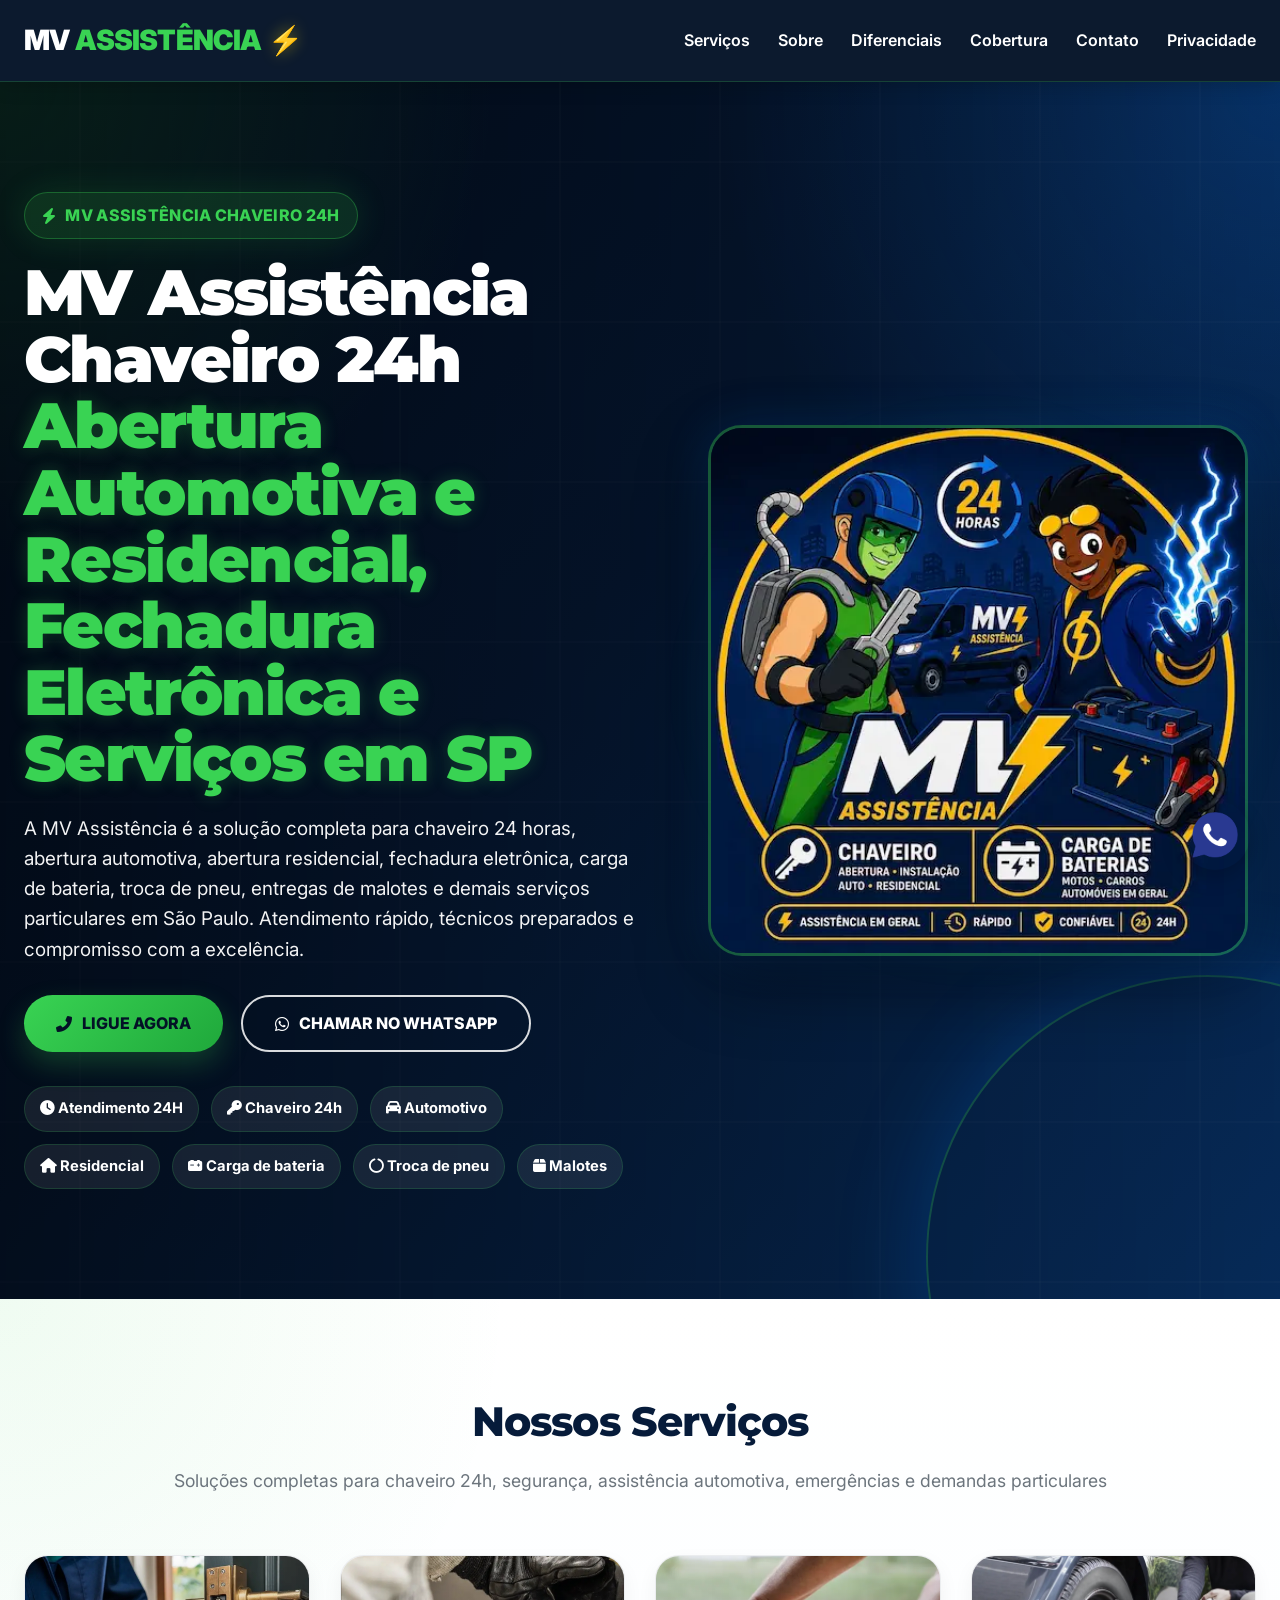
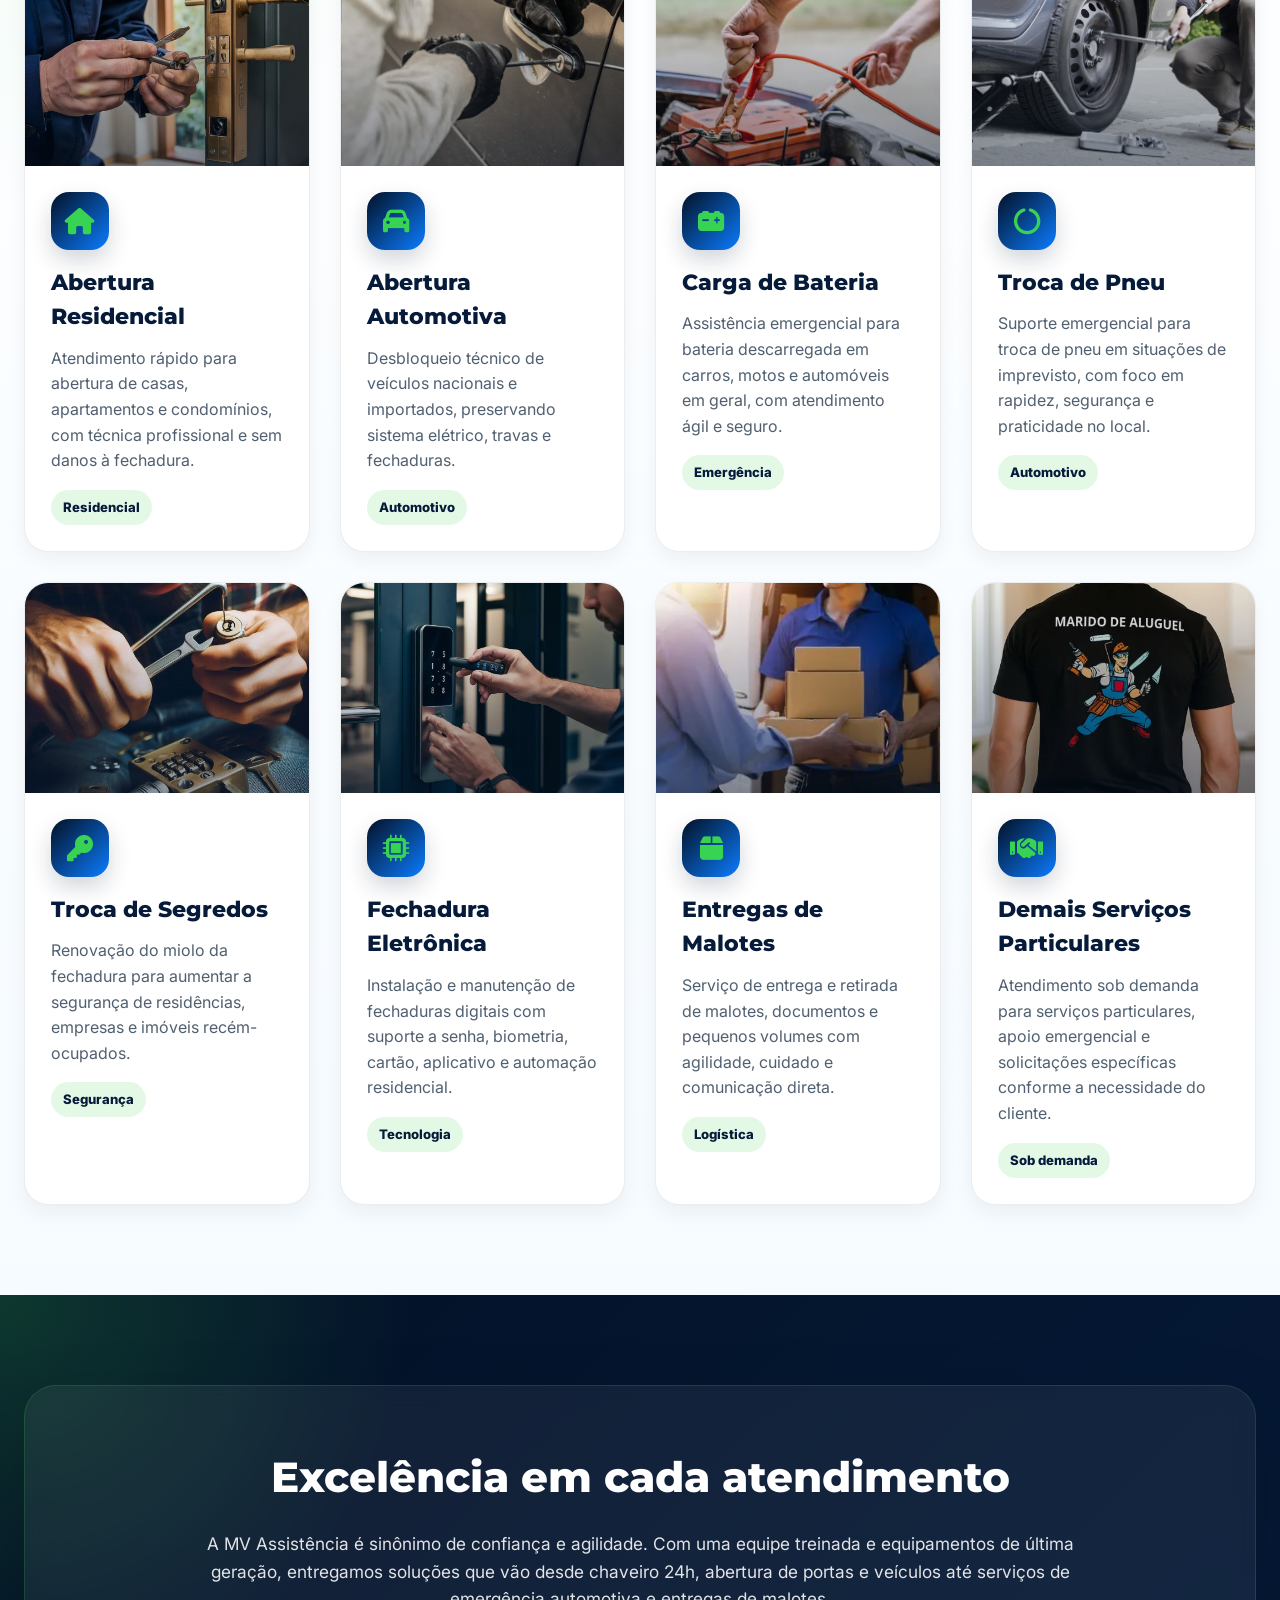
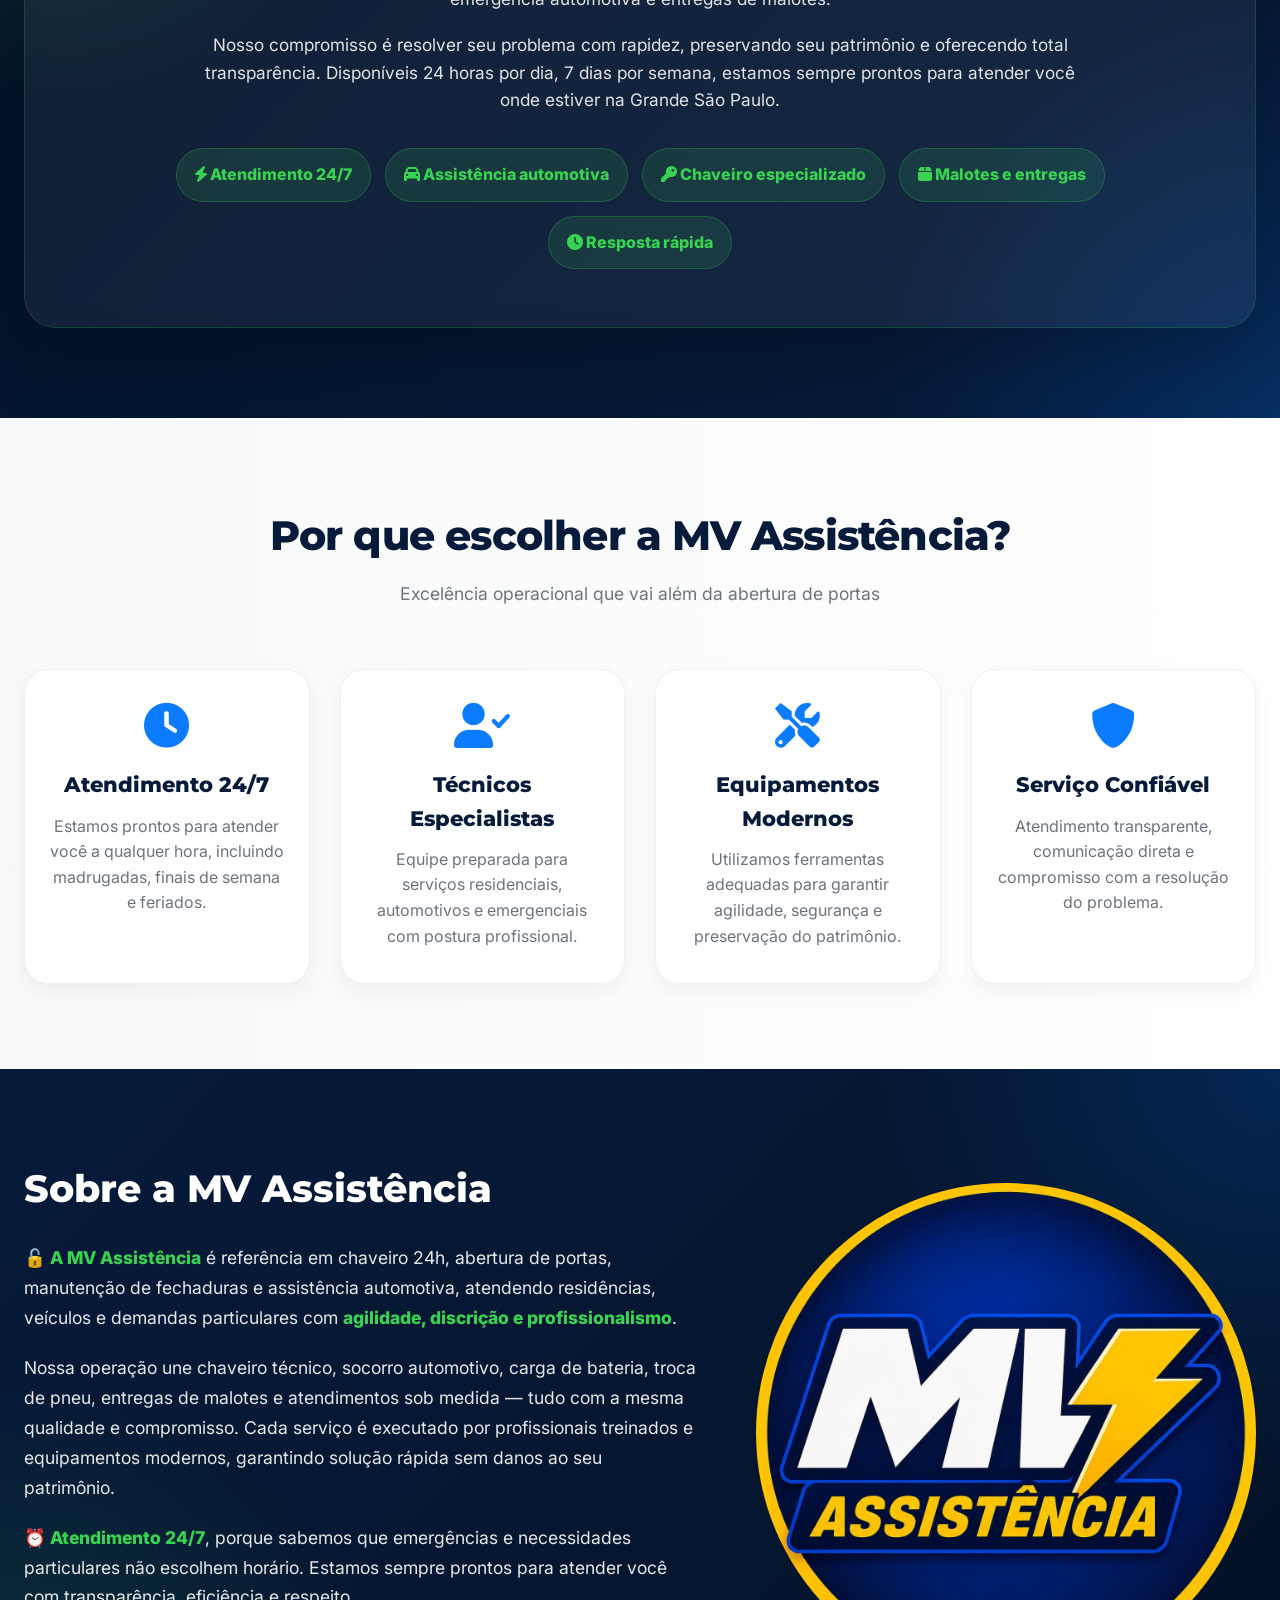
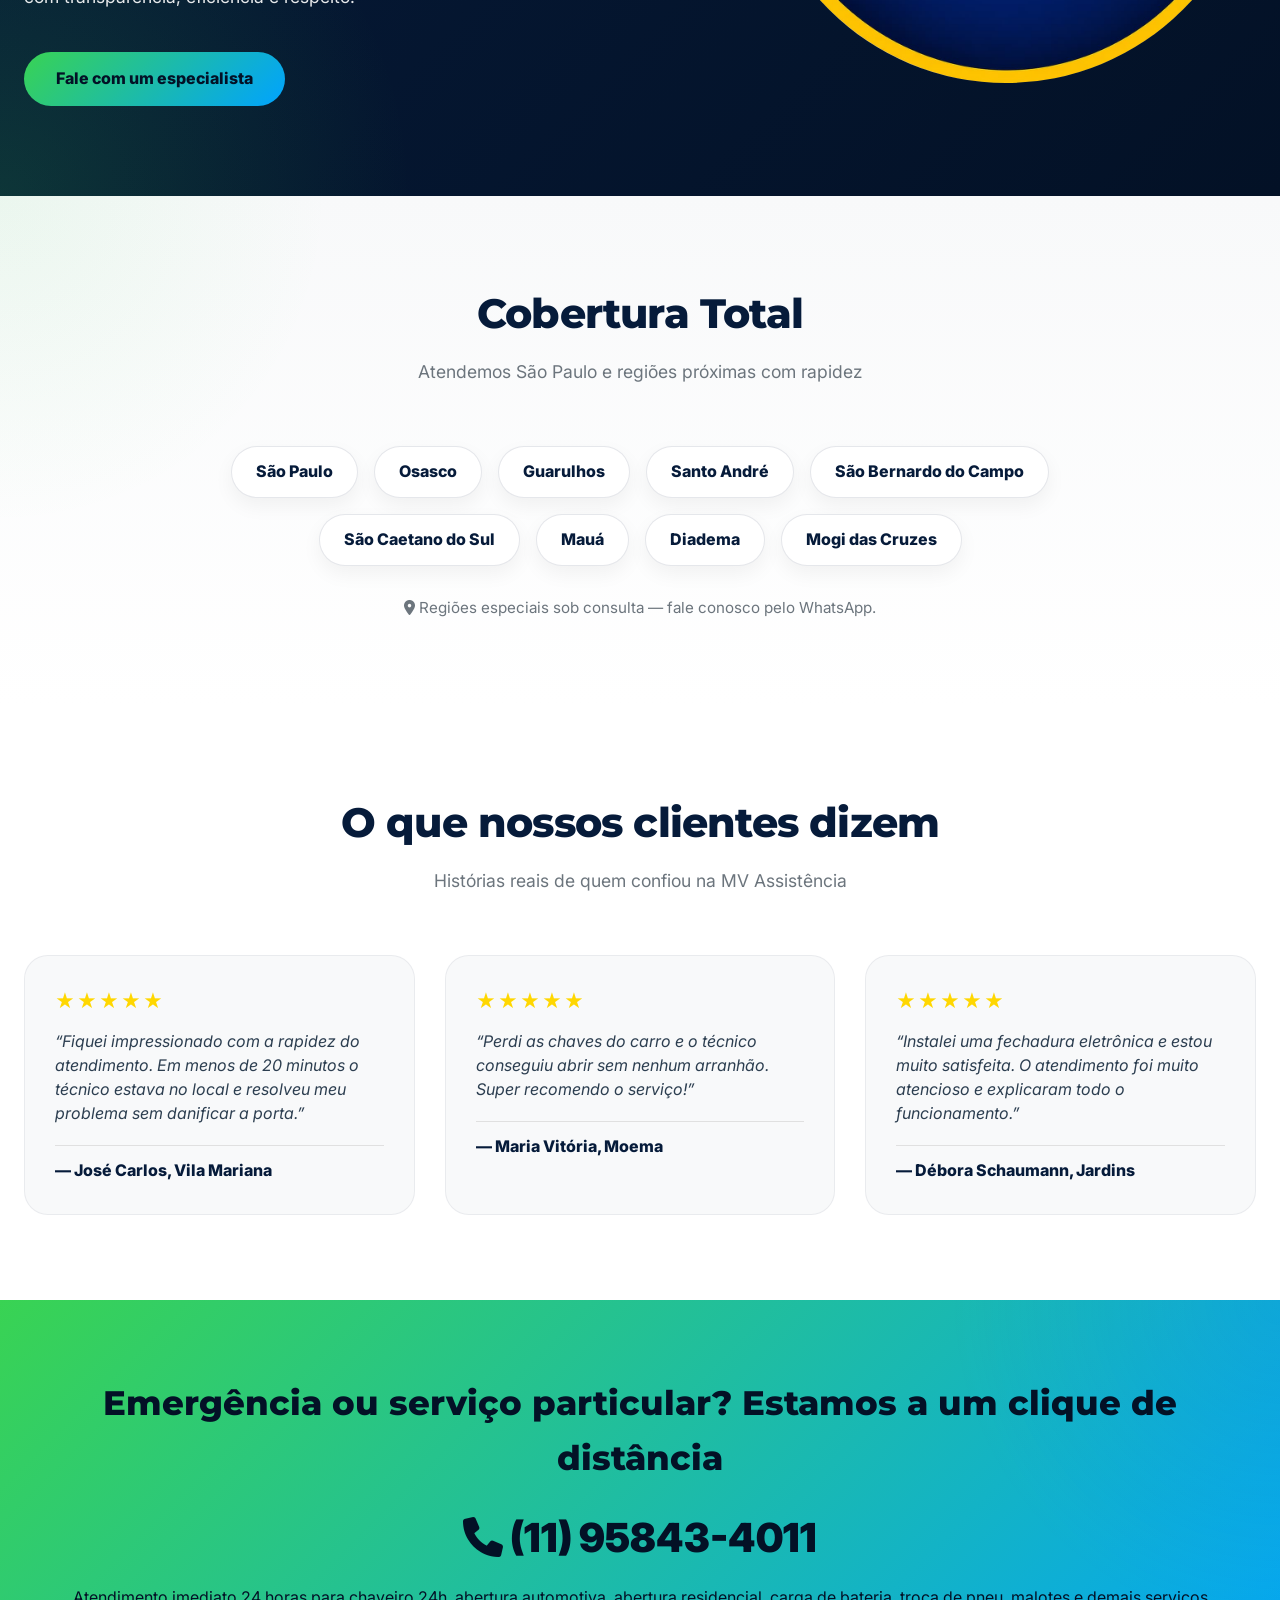
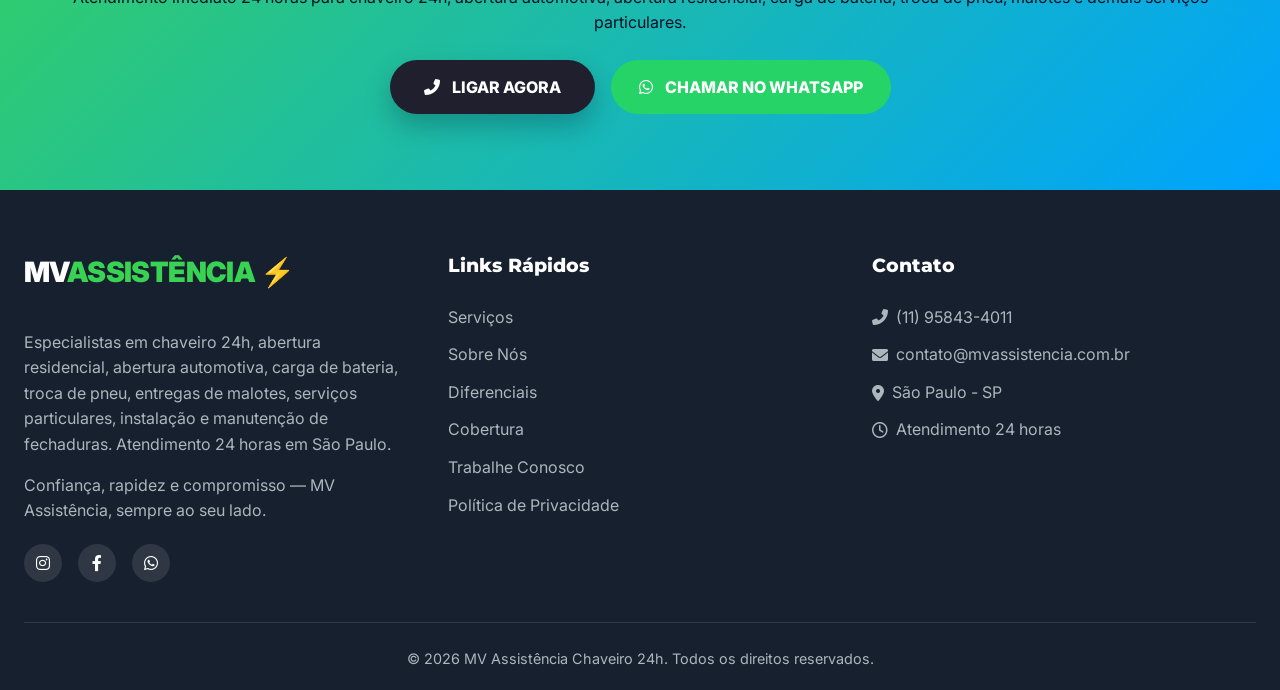
==== commit ab946a52: "fix(seo): update homepage title and metadata" ====
--- a/index.html
+++ b/index.html
@@ -4,21 +4,21 @@
   <meta charset="UTF-8">
   <meta name="viewport" content="width=device-width, initial-scale=1.0">
 
-  <title>MV Assistência Chaveiro 24h | Chaveiro, Carga de Bateria e Troca de Pneu</title>
+  <title>MV Assistência Chaveiro 24h | Abertura Automotiva e Residencial, Fechadura Eletrônica e Serviços em SP</title>
   <meta name="description" content="MV Assistência Chaveiro 24h em São Paulo: atendimento para chaveiro, abertura residencial, abertura automotiva, carga de bateria, troca de pneu, fechadura eletrônica, troca de segredo e serviços particulares. Chame no WhatsApp.">
   <meta name="theme-color" content="#061B3A">
 
   <link rel="canonical" href="https://www.mvassistencia.com.br/">
 
-  <meta property="og:title" content="MV Assistência Chaveiro 24h | Chaveiro, Carga de Bateria e Troca de Pneu">
-  <meta property="og:description" content="Chaveiro 24h em São Paulo, abertura residencial e automotiva, carga de bateria, troca de pneu e serviços particulares. Atendimento rápido pelo WhatsApp.">
+  <meta property="og:title" content="MV Assistência Chaveiro 24h | Abertura Automotiva e Residencial, Fechadura Eletrônica e Serviços em SP">
+  <meta property="og:description" content="Chaveiro 24h em São Paulo, abertura residencial e automotiva, fechadura eletrônica, carga de bateria, troca de pneu e serviços particulares. Atendimento rápido pelo WhatsApp.">
   <meta property="og:url" content="https://www.mvassistencia.com.br/">
   <meta property="og:type" content="website">
   <meta property="og:image" content="https://www.mvassistencia.com.br/assets/img/brand/mv-assistencia-v3.webp">
 
   <meta name="twitter:card" content="summary_large_image">
-  <meta name="twitter:title" content="MV Assistência Chaveiro 24h | Chaveiro, Carga de Bateria e Troca de Pneu">
-  <meta name="twitter:description" content="Chaveiro 24h em São Paulo, carga de bateria, troca de pneu e abertura automotiva. Chame no WhatsApp.">
+  <meta name="twitter:title" content="MV Assistência Chaveiro 24h | Abertura Automotiva e Residencial, Fechadura Eletrônica e Serviços em SP">
+  <meta name="twitter:description" content="Chaveiro 24h em São Paulo, fechadura eletrônica carga de bateria, troca de pneu e abertura automotiva. Chame no WhatsApp.">
   <meta name="twitter:image" content="https://www.mvassistencia.com.br/assets/img/brand/mv-assistencia-v3.webp">
 
   <!-- Preconnects para reduzir latência de recursos externos -->
@@ -130,9 +130,9 @@
             <i class="fas fa-bolt"></i> MV ASSISTÊNCIA CHAVEIRO 24H
           </div>
 
-          <h1>MV Assistência Chaveiro 24h <span>Chaveiro, Carga de Bateria e Troca de Pneu</span></h1>
-
-          <p>A MV Assistência é a solução completa para chaveiro 24 horas, abertura automotiva, abertura residencial, carga de bateria, troca de pneu, entregas de malotes e demais serviços particulares em São Paulo. Atendimento rápido, técnicos preparados e compromisso com a excelência.</p>
+          <h1>MV Assistência Chaveiro 24h <span>Abertura Automotiva e Residencial, Fechadura Eletrônica e Serviços em SP</span></h1>
+
+          <p>A MV Assistência é a solução completa para chaveiro 24 horas, abertura automotiva, abertura residencial, fechadura eletrônica, carga de bateria, troca de pneu, entregas de malotes e demais serviços particulares em São Paulo. Atendimento rápido, técnicos preparados e compromisso com a excelência.</p>
 
           <div class="hero-buttons">
             <a
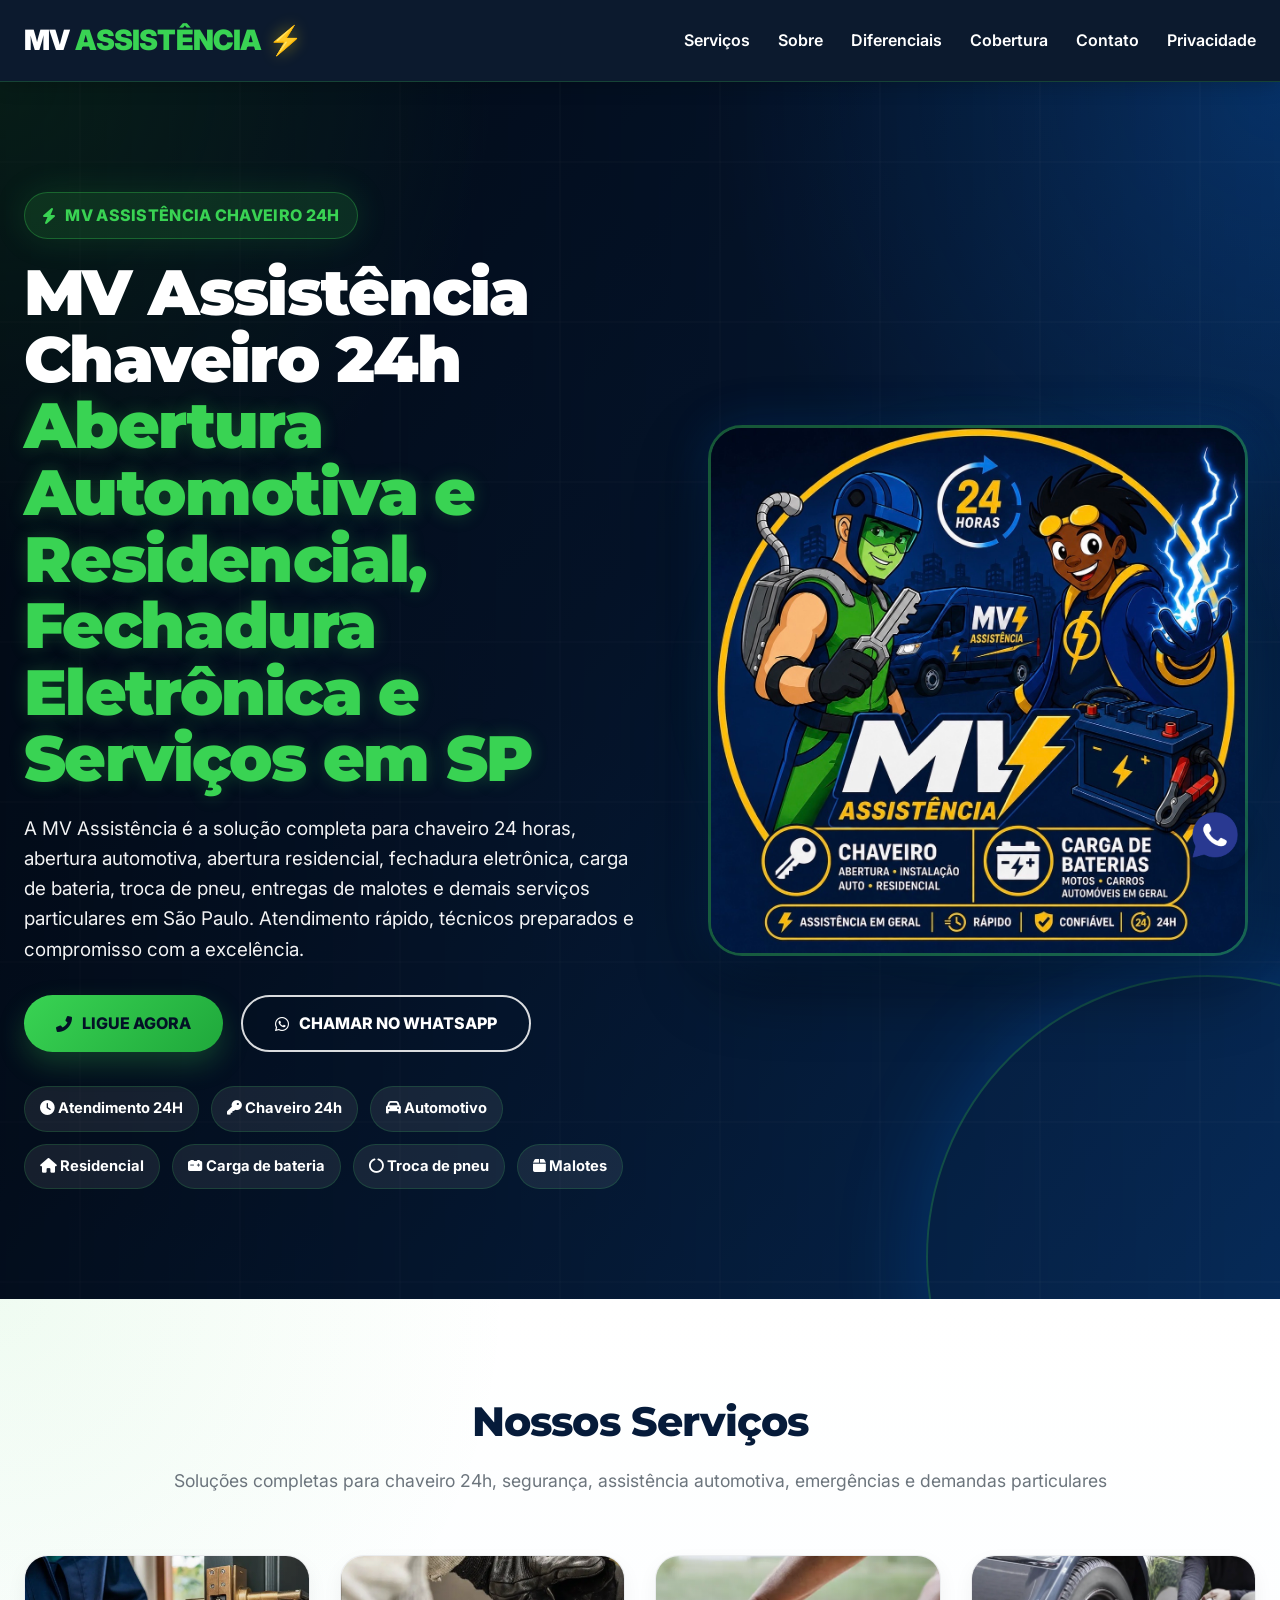
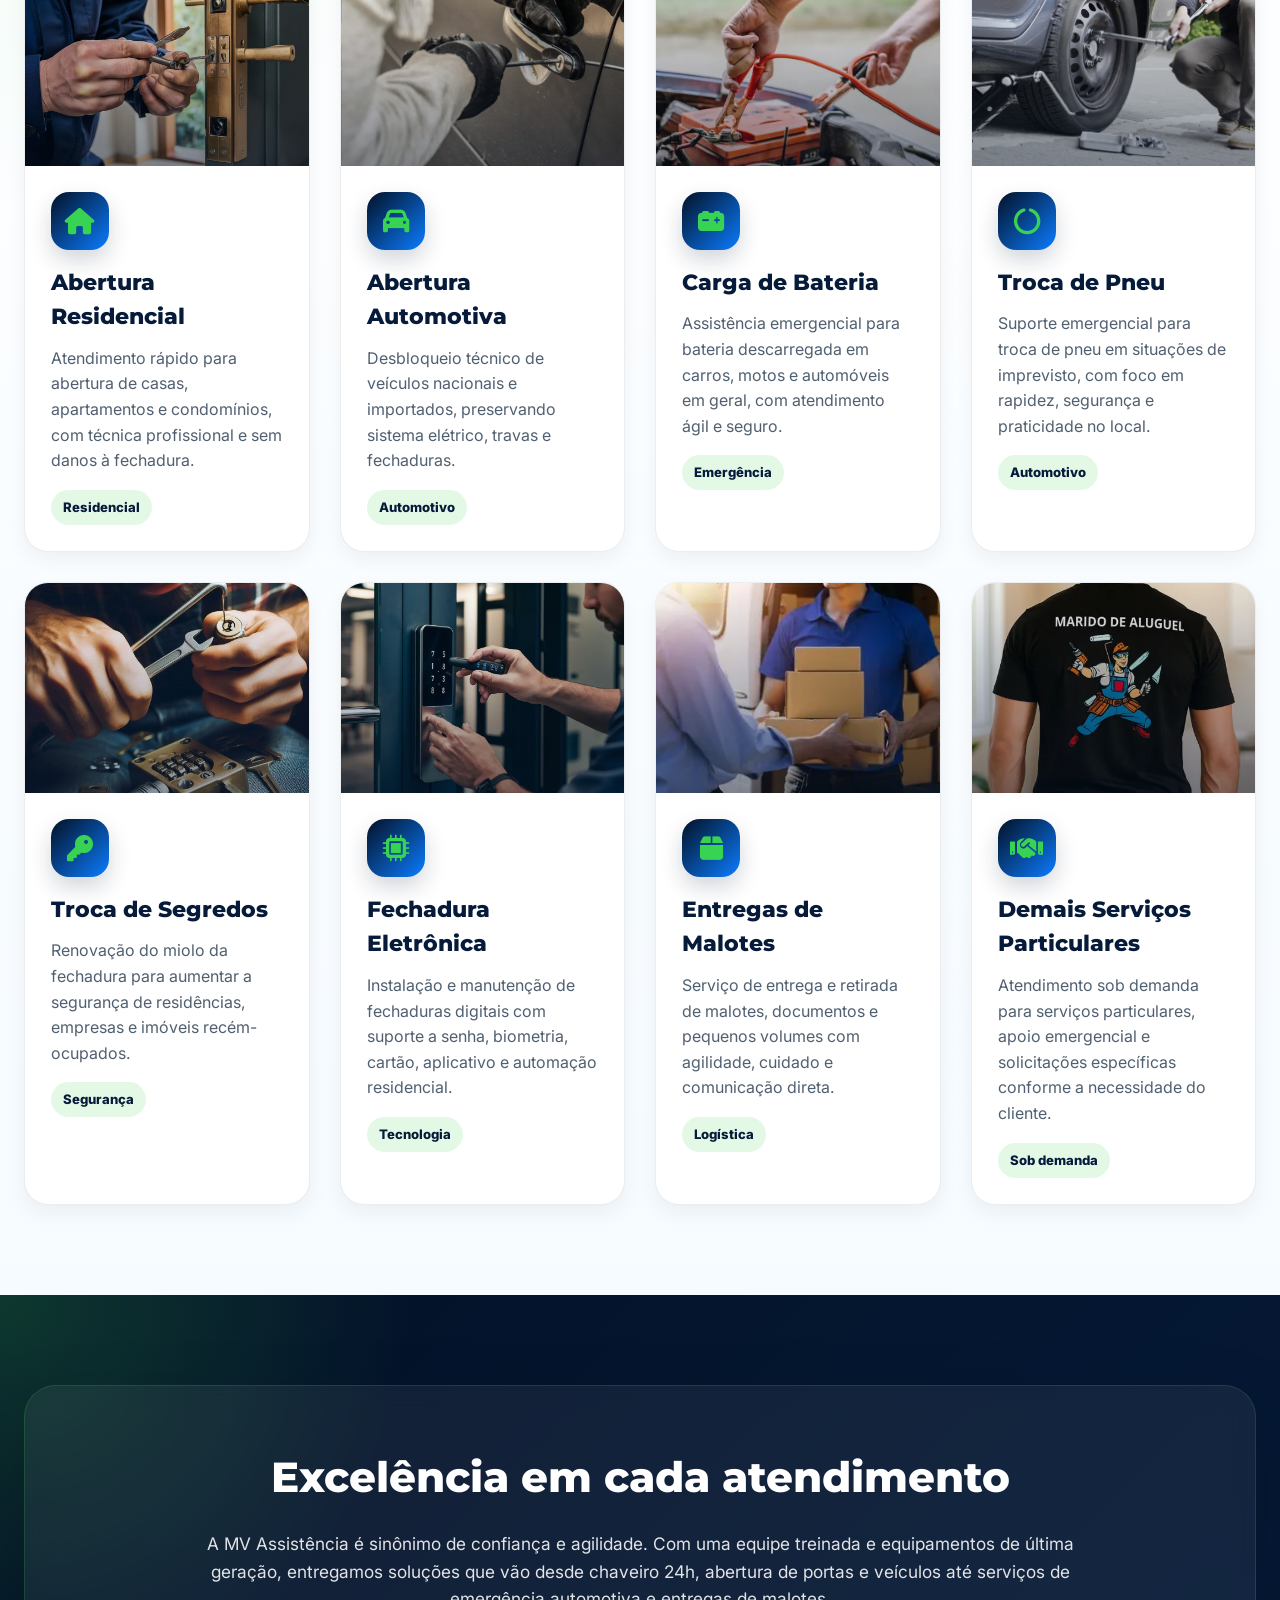
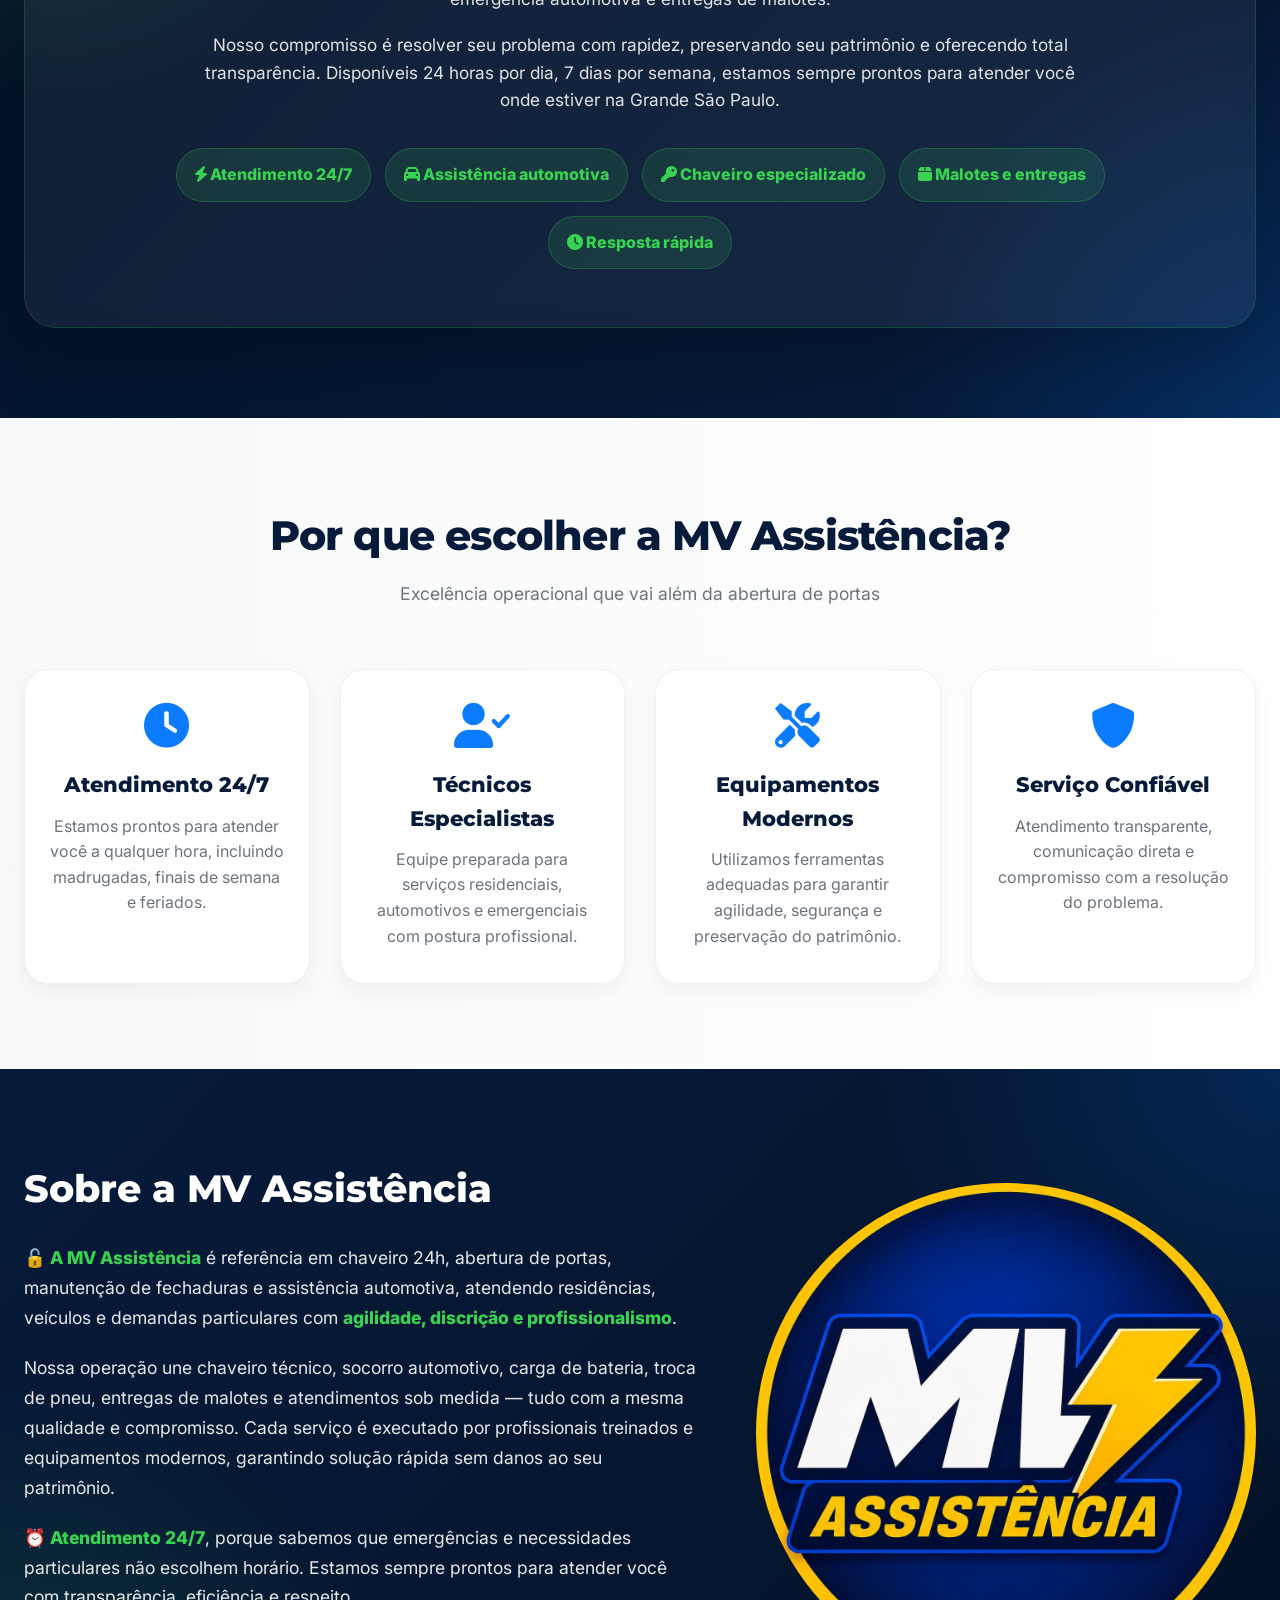
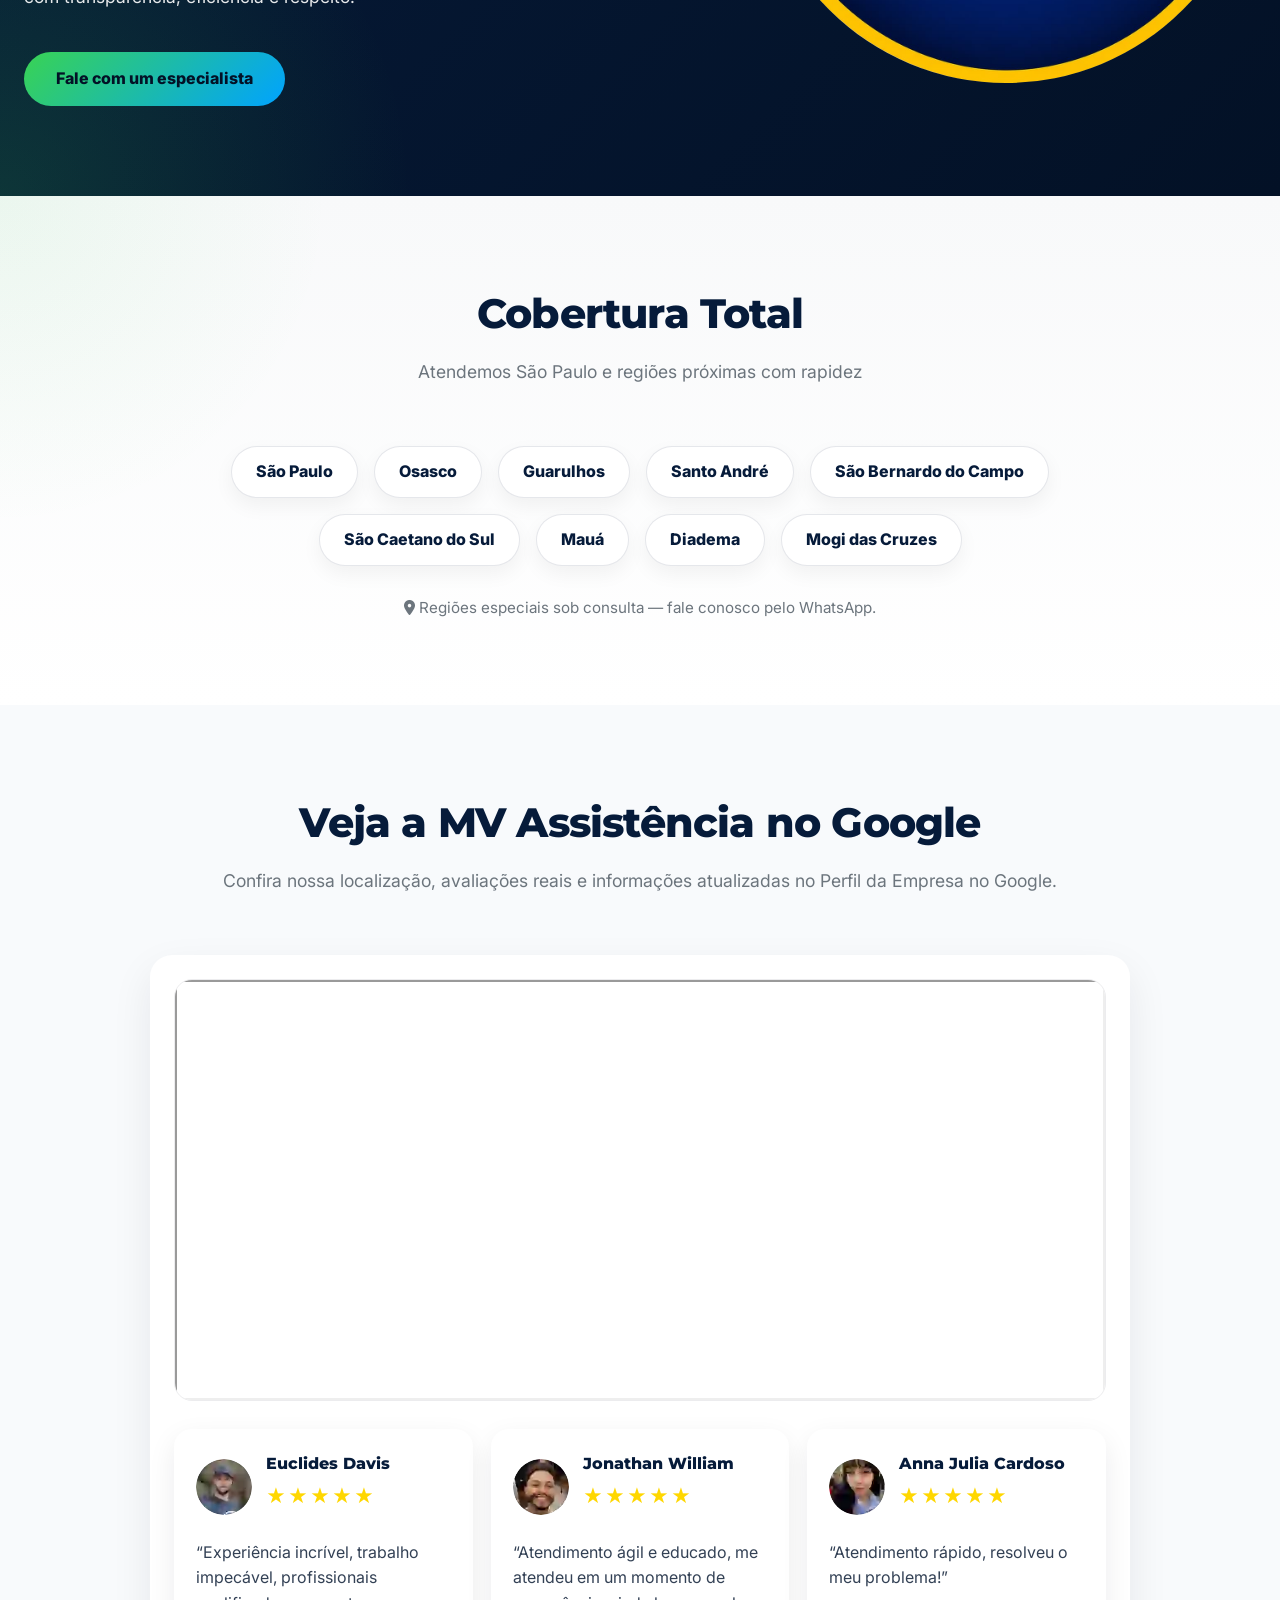
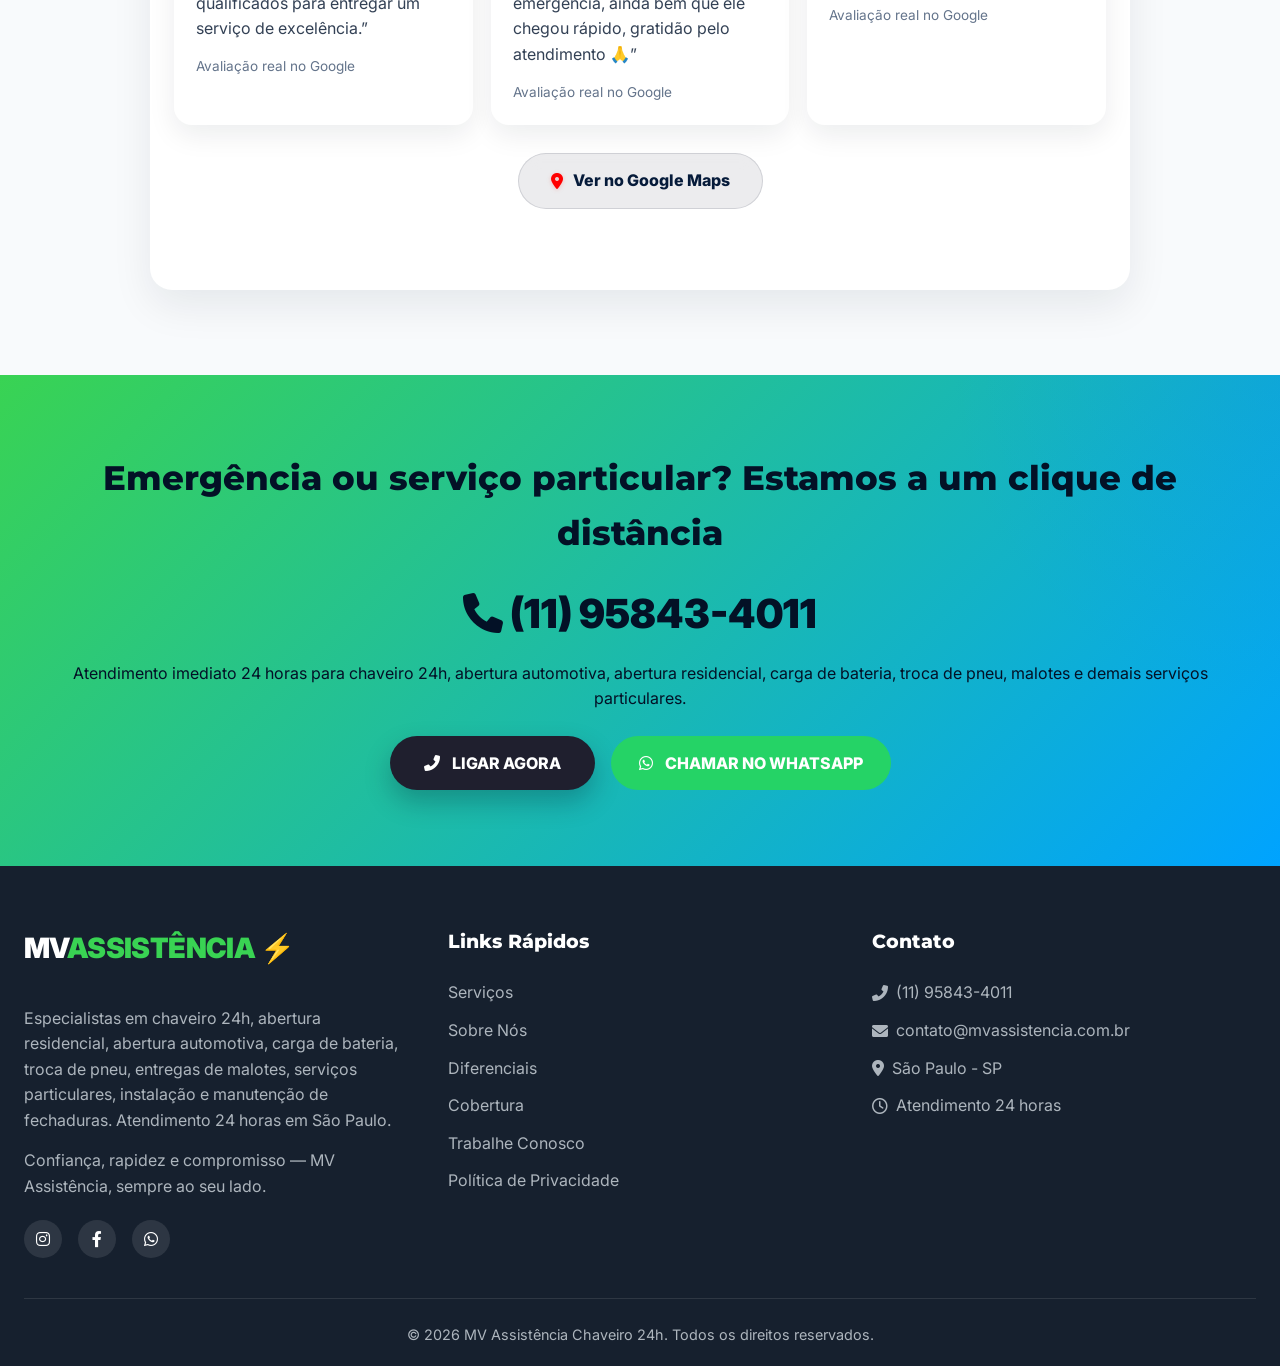
==== commit d51b1a37: "feat(site): add Google Maps section with real reviews" ====
--- a/index.html
+++ b/index.html
@@ -68,10 +68,13 @@
   <!-- CSS principal carregado normalmente para evitar layout shift -->
   <link rel="stylesheet" href="assets/css/styles.css">
 
-  <link rel="icon" href="/assets/img/brand/favicon.png?v=5" type="image/png">
-  <link rel="shortcut icon" href="/assets/img/brand/favicon.png?v=5" type="image/png">
-  <link rel="apple-touch-icon" href="/assets/img/brand/favicon-192.png?v=5">
-  <link rel="manifest" href="/site.webmanifest?v=5">
+  <link rel="icon" type="image/png" sizes="32x32" href="/assets/img/brand/favicon-32.png?v=13">
+  <link rel="icon" type="image/png" sizes="48x48" href="/assets/img/brand/favicon-48.png?v=13">
+  <link rel="icon" type="image/png" sizes="96x96" href="/assets/img/brand/favicon-96.png?v=13">
+  <link rel="icon" type="image/png" sizes="192x192" href="/assets/img/brand/favicon-192.png?v=13">
+  <link rel="shortcut icon" type="image/png" href="/assets/img/brand/favicon.png?v=13">
+  <link rel="apple-touch-icon" sizes="180x180" href="/assets/img/brand/apple-touch-icon.png?v=13">
+  <link rel="manifest" href="/site.webmanifest?v=13">
 
   <!-- Google Tag Manager -->
   <script>
@@ -395,30 +398,112 @@
       </div>
     </section>
 
-    <section class="testimonials">
+    <section class="testimonials google-profile-section">
       <div class="container">
         <div class="section-title">
-          <h2>O que nossos clientes dizem</h2>
-          <p>Histórias reais de quem confiou na MV Assistência</p>
-        </div>
-
-        <div class="testimonials-grid">
-          <div class="testimonial-card">
-            <div class="testimonial-stars">★★★★★</div>
-            <div class="testimonial-text">“Fiquei impressionado com a rapidez do atendimento. Em menos de 20 minutos o técnico estava no local e resolveu meu problema sem danificar a porta.”</div>
-            <div class="testimonial-author">— José Carlos, Vila Mariana</div>
-          </div>
-
-          <div class="testimonial-card">
-            <div class="testimonial-stars">★★★★★</div>
-            <div class="testimonial-text">“Perdi as chaves do carro e o técnico conseguiu abrir sem nenhum arranhão. Super recomendo o serviço!”</div>
-            <div class="testimonial-author">— Maria Vitória, Moema</div>
-          </div>
-
-          <div class="testimonial-card">
-            <div class="testimonial-stars">★★★★★</div>
-            <div class="testimonial-text">“Instalei uma fechadura eletrônica e estou muito satisfeita. O atendimento foi muito atencioso e explicaram todo o funcionamento.”</div>
-            <div class="testimonial-author">— Débora Schaumann, Jardins</div>
+          <h2>Veja a MV Assistência no Google</h2>
+          <p>Confira nossa localização, avaliações reais e informações atualizadas no Perfil da Empresa no Google.</p>
+        </div>
+
+        <div class="google-profile-card">
+          <div class="google-map-embed">
+            <iframe
+              src="https://www.google.com/maps/embed?pb=!1m18!1m12!1m3!1d3789.8273706166333!2d-46.49398446963024!3d-23.556276226974692!2m3!1f0!2f0!3f0!3m2!1i1024!2i768!4f13.1!3m3!1m2!1s0x2b4581236d1d2a19%3A0xe462e25a8d764435!2sMV%20Assist%C3%AAncia!5e0!3m2!1sen!2sbr!4v1781114462946!5m2!1sen!2sbr"
+              width="100%"
+              height="420"
+              allowfullscreen=""
+              loading="lazy"
+              referrerpolicy="no-referrer-when-downgrade">
+            </iframe>
+          </div>
+
+          <div class="google-reviews-preview">
+            <article class="google-review-card">
+              <div class="google-review-header">
+                <img
+                  src="assets/img/reviews/euclides-davis.webp"
+                  alt="Foto de Euclides Davis"
+                  class="google-review-avatar"
+                  width="56"
+                  height="56"
+                  loading="lazy"
+                  decoding="async"
+                >
+                <div>
+                  <h3>Euclides Davis</h3>
+                  <div class="testimonial-stars" aria-label="Avaliação 5 estrelas">★★★★★</div>
+                </div>
+              </div>
+
+              <p>“Experiência incrível, trabalho impecável, profissionais qualificados para entregar um serviço de excelência.”</p>
+              <span class="google-review-source">Avaliação real no Google</span>
+            </article>
+
+            <article class="google-review-card">
+              <div class="google-review-header">
+                <img
+                  src="assets/img/reviews/jonathan-william.webp"
+                  alt="Foto de Jonathan William"
+                  class="google-review-avatar"
+                  width="56"
+                  height="56"
+                  loading="lazy"
+                  decoding="async"
+                >
+                <div>
+                  <h3>Jonathan William</h3>
+                  <div class="testimonial-stars" aria-label="Avaliação 5 estrelas">★★★★★</div>
+                </div>
+              </div>
+
+              <p>“Atendimento ágil e educado, me atendeu em um momento de emergência, ainda bem que ele chegou rápido, gratidão pelo atendimento 🙏”</p>
+              <span class="google-review-source">Avaliação real no Google</span>
+            </article>
+
+            <article class="google-review-card">
+              <div class="google-review-header">
+                <img
+                  src="assets/img/reviews/anna-julia-cardoso.webp"
+                  alt="Foto de Anna Julia Cardoso"
+                  class="google-review-avatar"
+                  width="56"
+                  height="56"
+                  loading="lazy"
+                  decoding="async"
+                >
+                <div>
+                  <h3>Anna Julia Cardoso</h3>
+                  <div class="testimonial-stars" aria-label="Avaliação 5 estrelas">★★★★★</div>
+                </div>
+              </div>
+
+              <p>“Atendimento rápido, resolveu o meu problema!”</p>
+              <span class="google-review-source">Avaliação real no Google</span>
+            </article>
+          </div>
+
+          <div class="google-profile-actions">
+            <a
+              href="https://maps.app.goo.gl/awX15EdDLDMLtnJX9"
+              class="btn btn-primary"
+              target="_blank"
+              rel="noopener noreferrer"
+              data-event="click_google_maps"
+              data-source="google_profile_section"
+            >
+              <i class="fas fa-map-marker-alt"></i> Ver no Google Maps
+            </a>
+
+            <a
+              href="https://maps.app.goo.gl/awX15EdDLDMLtnJX9"
+              class="btn btn-outline"
+              target="_blank"
+              rel="noopener noreferrer"
+              data-event="click_google_reviews"
+              data-source="google_profile_section"
+            >
+              <i class="fas fa-star"></i> Ver avaliações no Google
+            </a>
           </div>
         </div>
       </div>
--- a/assets/css/styles.css
+++ b/assets/css/styles.css
@@ -1293,4 +1293,119 @@
   .hero-image img {
     max-width: 100%;
   }
+}
+
+/* ============================= */
+/* ADIÇÃO DE NOVO MAPS DO GOOGLE */
+/* ============================= */
+
+.google-profile-section {
+  background: #f8fafc;
+}
+
+.google-profile-card {
+  max-width: 980px;
+  margin: 36px auto 0;
+  padding: 24px;
+  background: #ffffff;
+  border-radius: 22px;
+  box-shadow: 0 16px 40px rgba(15, 23, 42, 0.08);
+}
+
+.google-map-embed {
+  overflow: hidden;
+  border-radius: 18px;
+  border: 1px solid rgba(15, 23, 42, 0.08);
+}
+
+.google-map-embed iframe {
+  display: block;
+  width: 100%;
+}
+
+.google-profile-card .google-profile-actions {
+  width: 100%;
+  display: grid;
+  place-items: center;
+  margin: 28px auto 0;
+  padding: 0;
+  text-align: center;
+}
+
+.google-profile-card .google-profile-actions .btn {
+  margin: 0;
+  justify-self: center;
+  float: none;
+  position: static;
+  transform: none;
+}
+
+.google-reviews-preview {
+  display: grid;
+  grid-template-columns: repeat(3, 1fr);
+  gap: 18px;
+  margin-top: 28px;
+}
+
+.google-review-card {
+  padding: 22px;
+  background: #ffffff;
+  border-radius: 18px;
+  box-shadow: 0 10px 28px rgba(15, 23, 42, 0.08);
+}
+
+.google-review-header {
+  display: flex;
+  align-items: center;
+  gap: 14px;
+  margin-bottom: 16px;
+}
+
+.google-review-avatar {
+  border-radius: 50%;
+  object-fit: cover;
+}
+
+.google-review-card h3 {
+  margin: 0 0 4px;
+  font-size: 1rem;
+  color: #061B3A;
+}
+
+.google-review-card p {
+  color: #334155;
+  line-height: 1.6;
+  margin-bottom: 14px;
+}
+
+.google-review-source {
+  display: block;
+  color: #64748b;
+  font-size: 0.85rem;
+}
+
+@media (max-width: 900px) {
+  .google-reviews-preview {
+    grid-template-columns: 1fr;
+  }
+}
+
+.google-profile-actions .btn-primary {
+  background: rgba(15, 23, 42, 0.08);
+  color: #061B3A;
+  border: 1px solid rgba(15, 23, 42, 0.12);
+  box-shadow: none;
+  backdrop-filter: blur(10px);
+}
+
+.google-profile-actions .btn-primary:hover {
+  background: rgba(15, 23, 42, 0.14);
+  color: #061B3A;
+  transform: translateY(-2px);
+  box-shadow: 0 10px 24px rgba(15, 23, 42, 0.08);
+}
+
+.google-profile-actions .btn-primary i {
+  color: #FF0000;
+  filter: drop-shadow(0 1px 2px rgba(234, 67, 53, 0.25));
 }
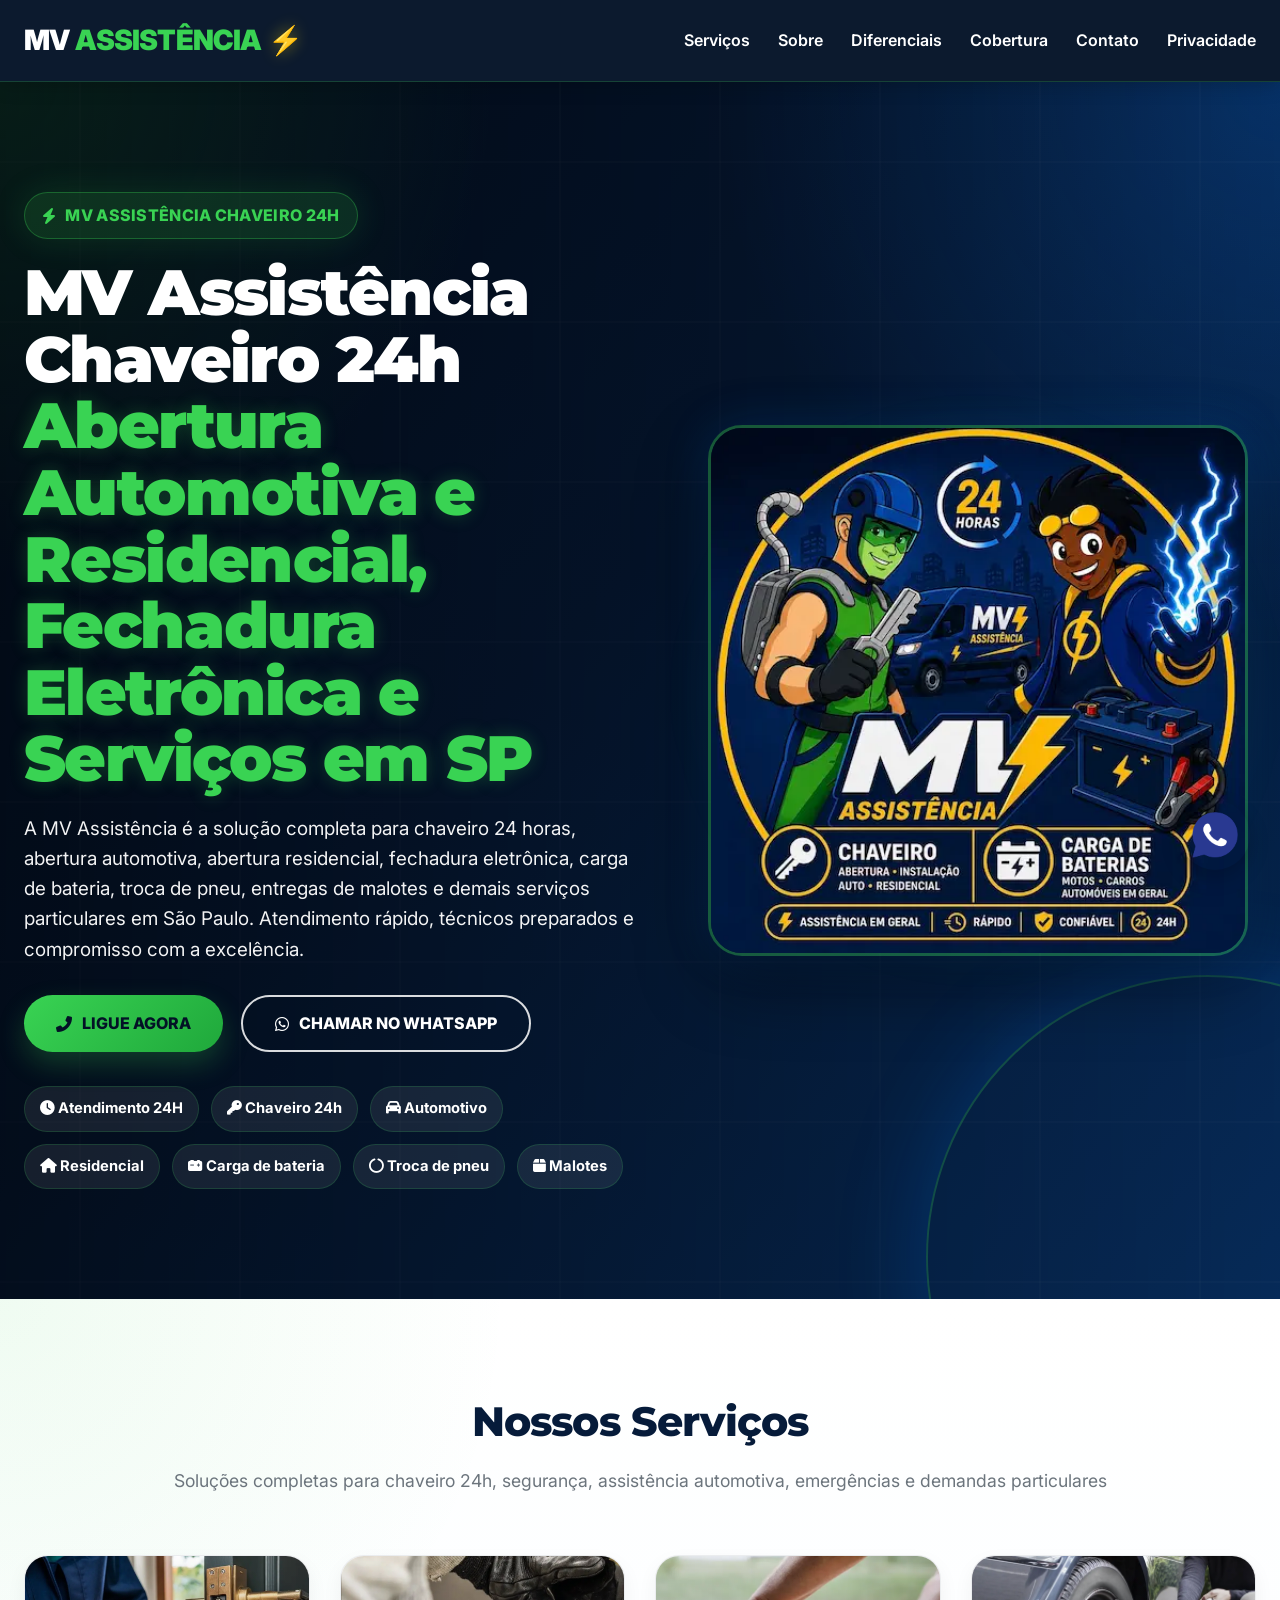
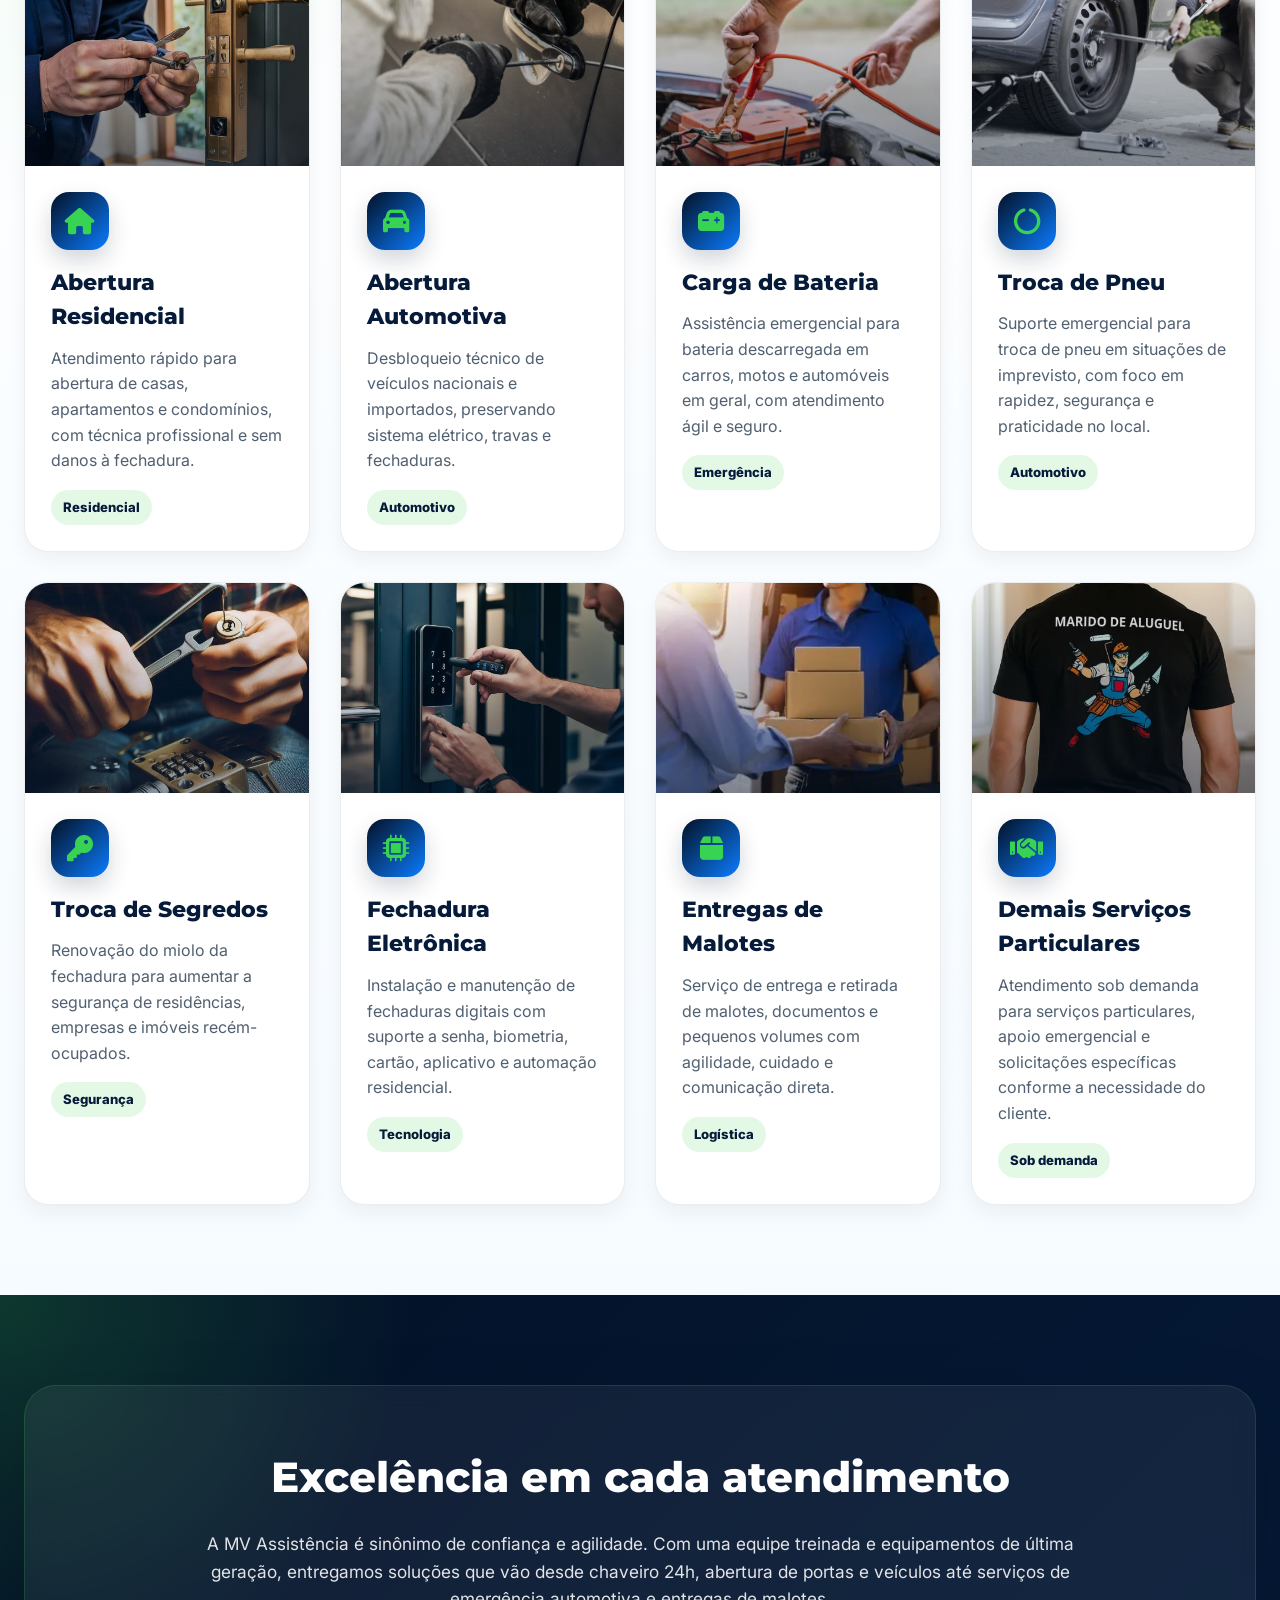
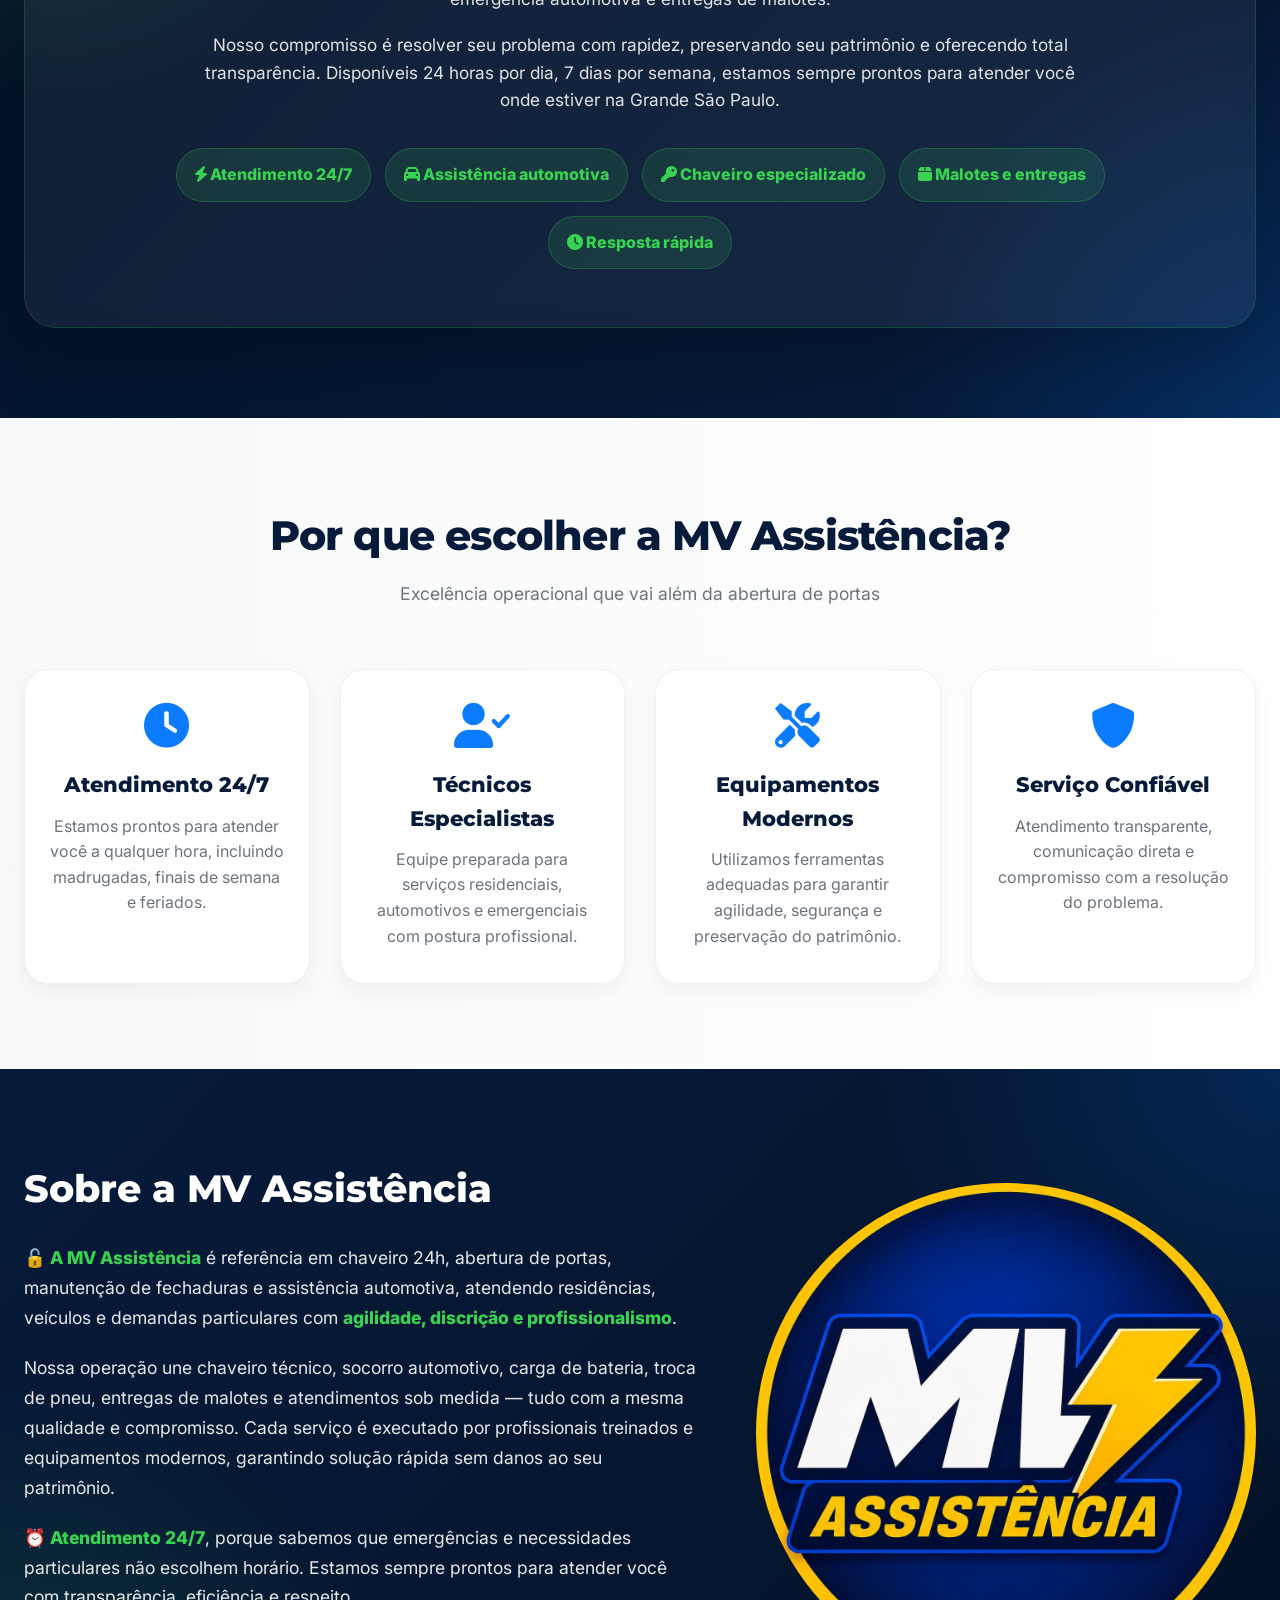
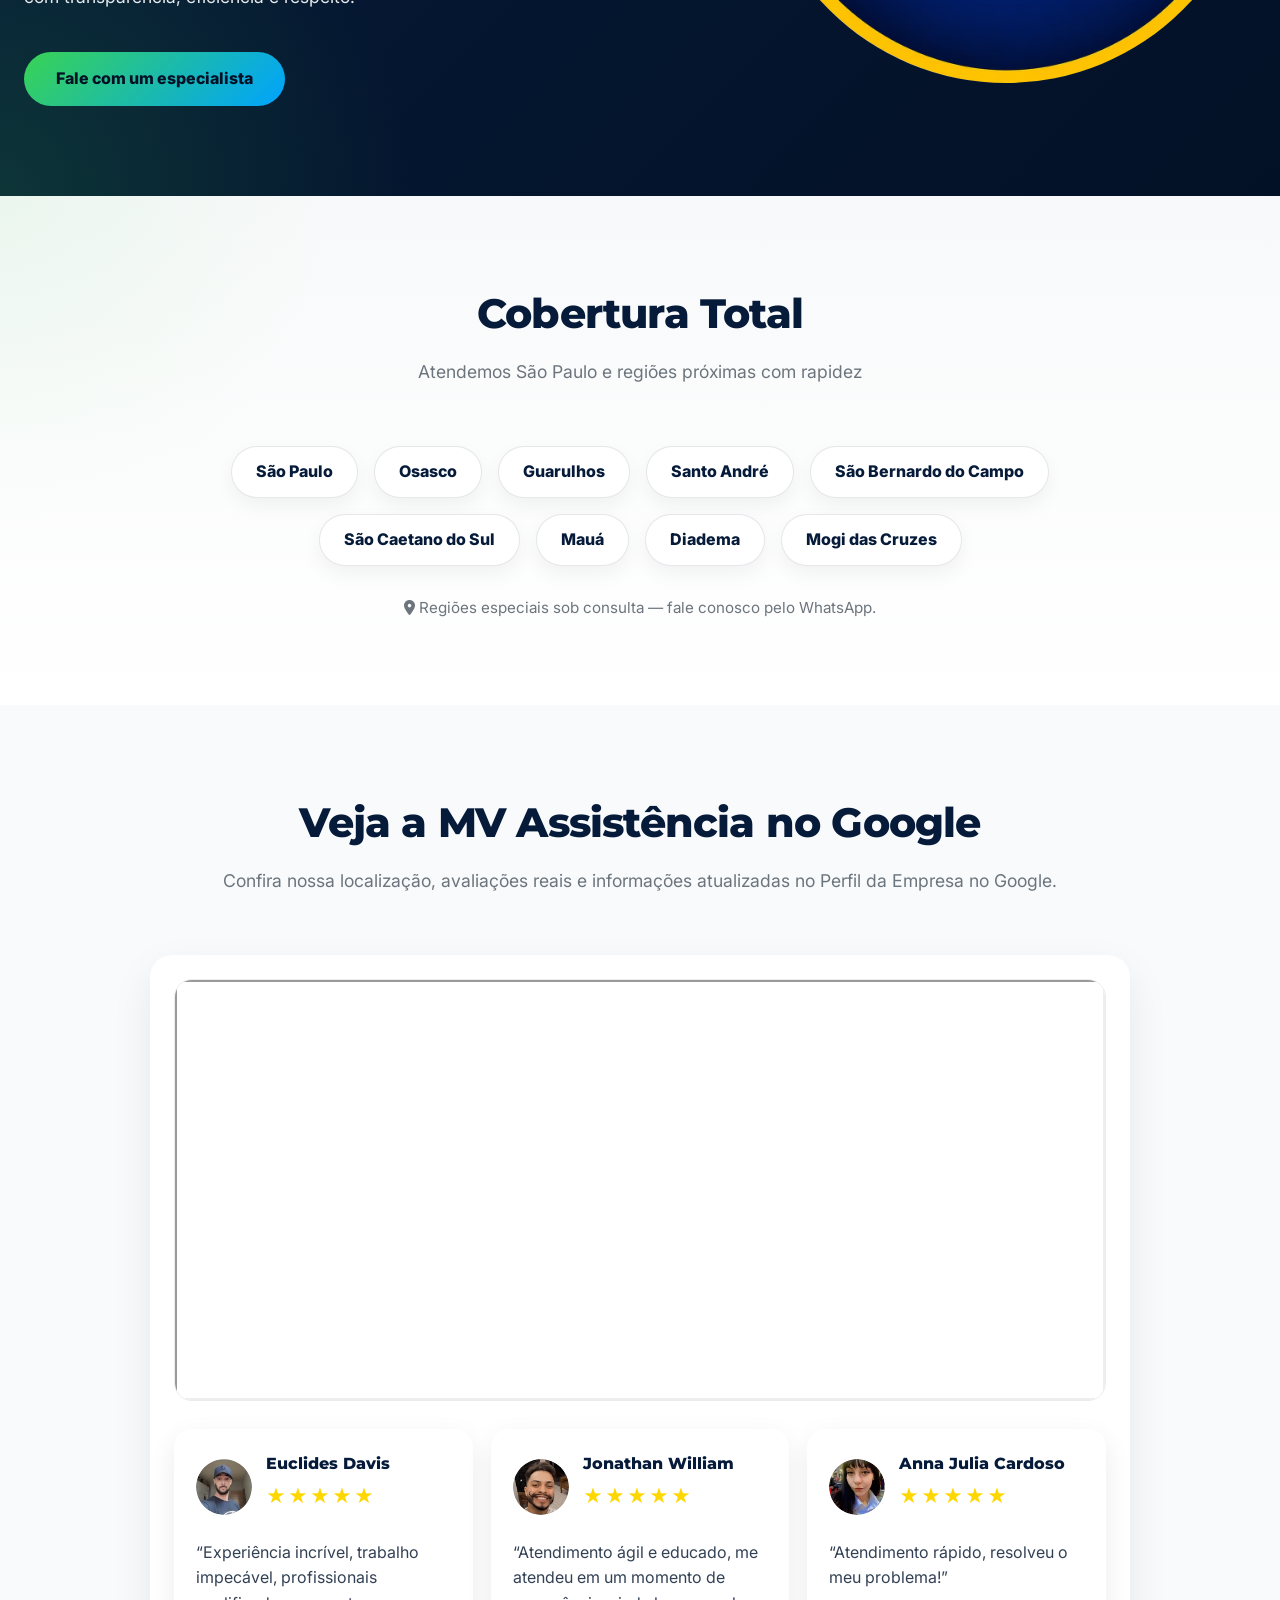
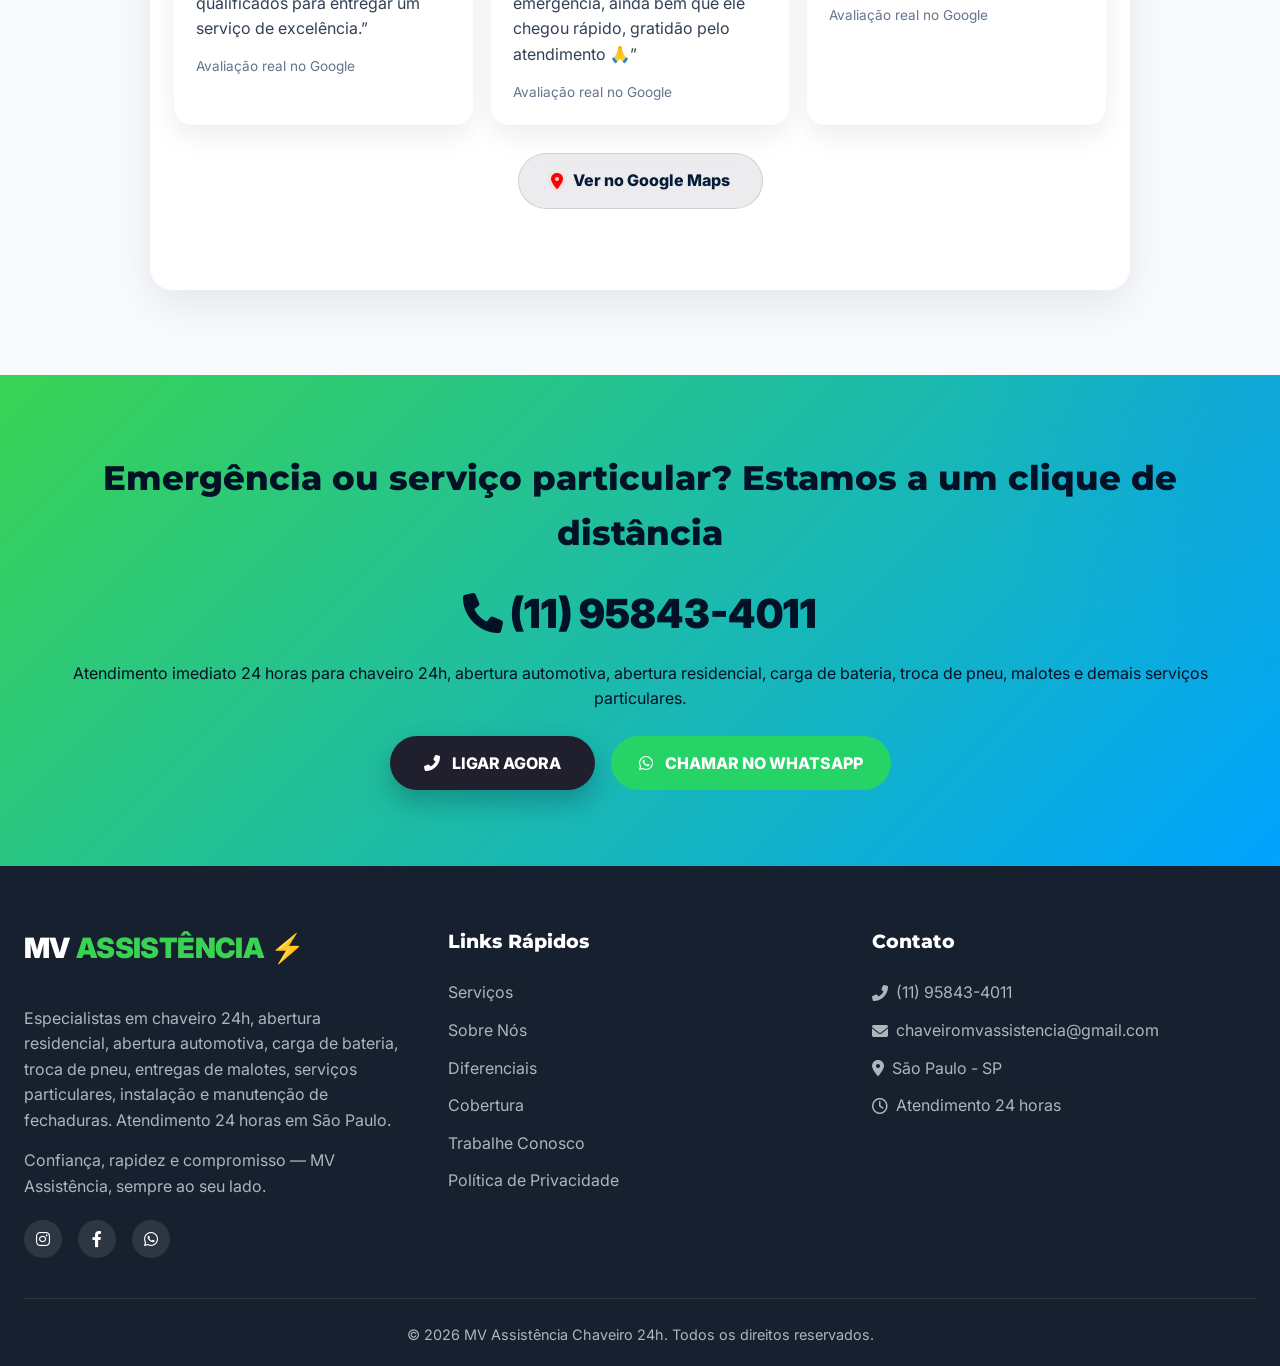
==== commit 5630deb7: "fix: atualizar e-mail de contato para Gmail em index.html" ====
--- a/index.html
+++ b/index.html
@@ -613,7 +613,7 @@
 
           <ul>
             <li><i class="fas fa-phone-alt"></i> (11) 95843-4011</li>
-            <li><i class="fas fa-envelope"></i> contato@mvassistencia.com.br</li>
+            <li><i class="fas fa-envelope"></i> chaveiromvassistencia@gmail.com</li>
             <li><i class="fas fa-map-marker-alt"></i> São Paulo - SP</li>
             <li><i class="far fa-clock"></i> Atendimento 24 horas</li>
           </ul>
--- a/assets/css/styles.css
+++ b/assets/css/styles.css
@@ -1408,4 +1408,10 @@
 .google-profile-actions .btn-primary i {
   color: #FF0000;
   filter: drop-shadow(0 1px 2px rgba(234, 67, 53, 0.25));
+}
+
+.footer-logo {
+  display: inline-flex;
+  align-items: center;
+  gap: 6px;
 }
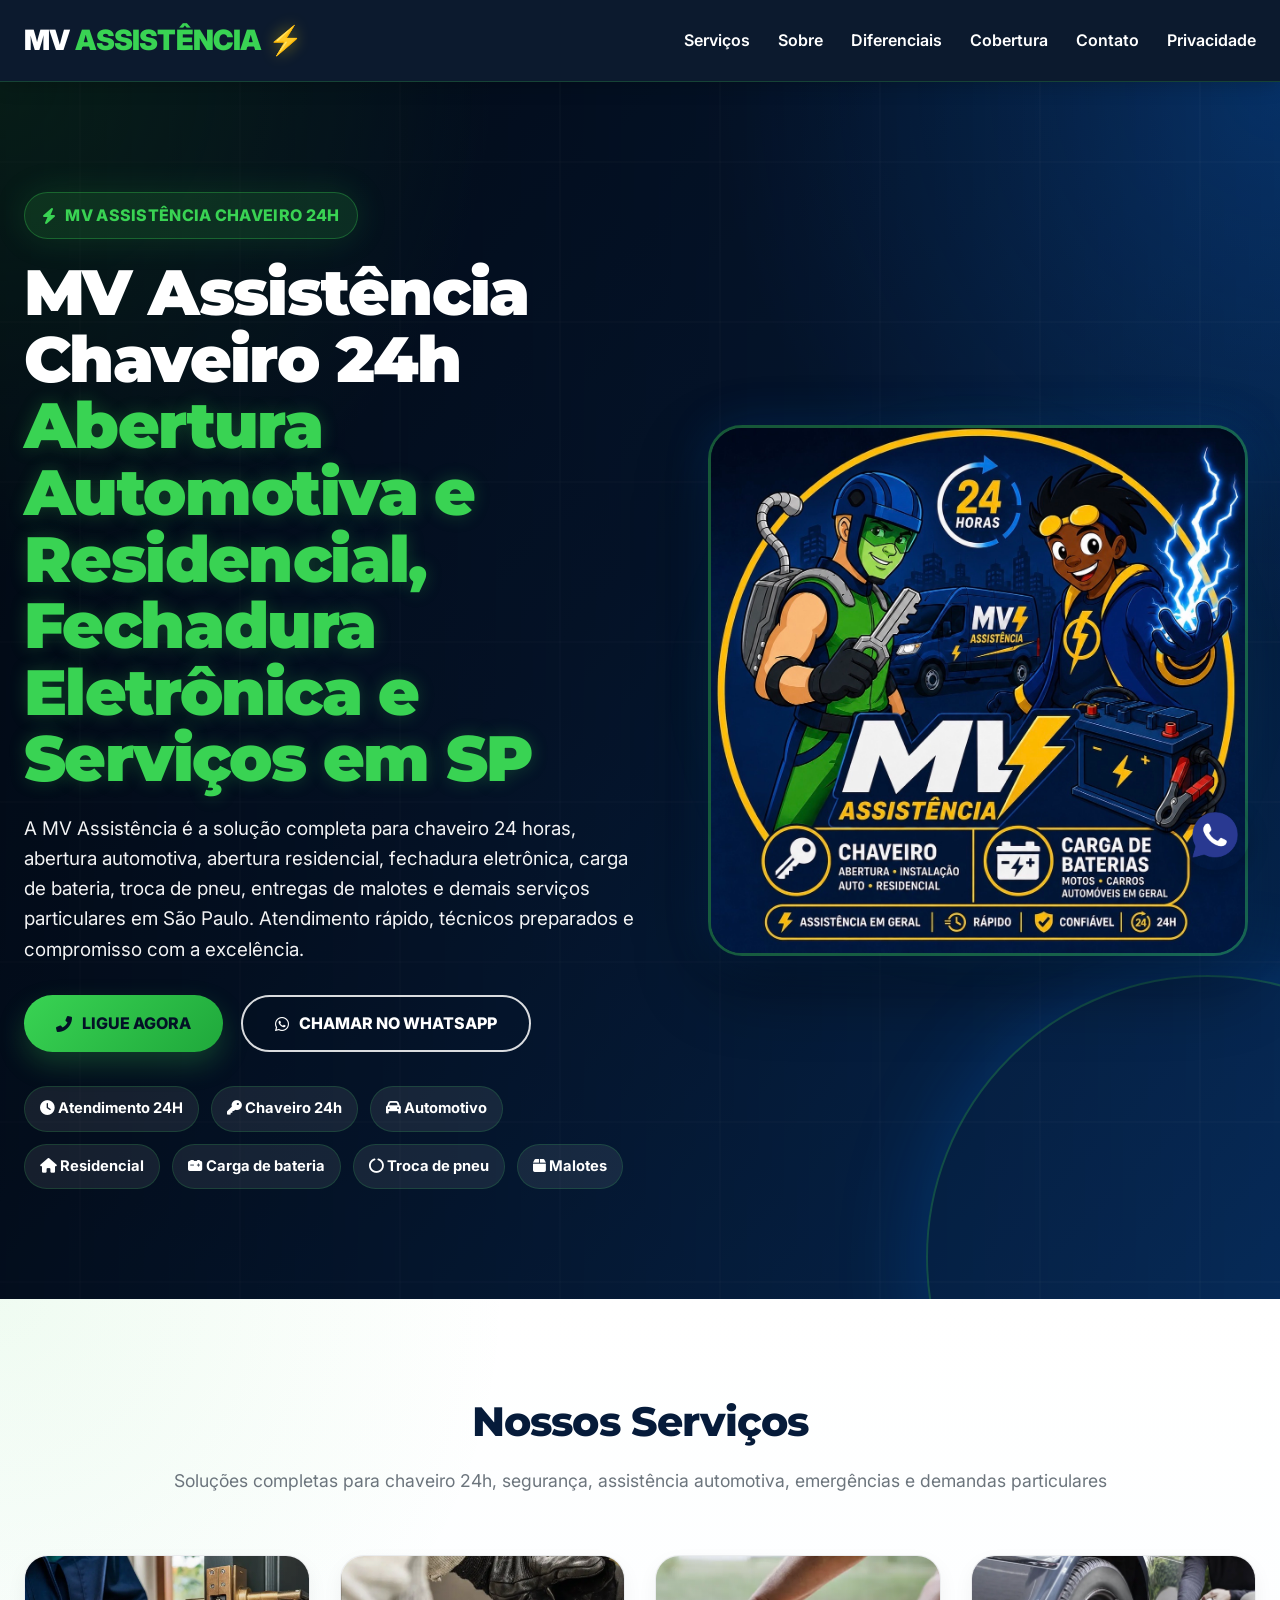
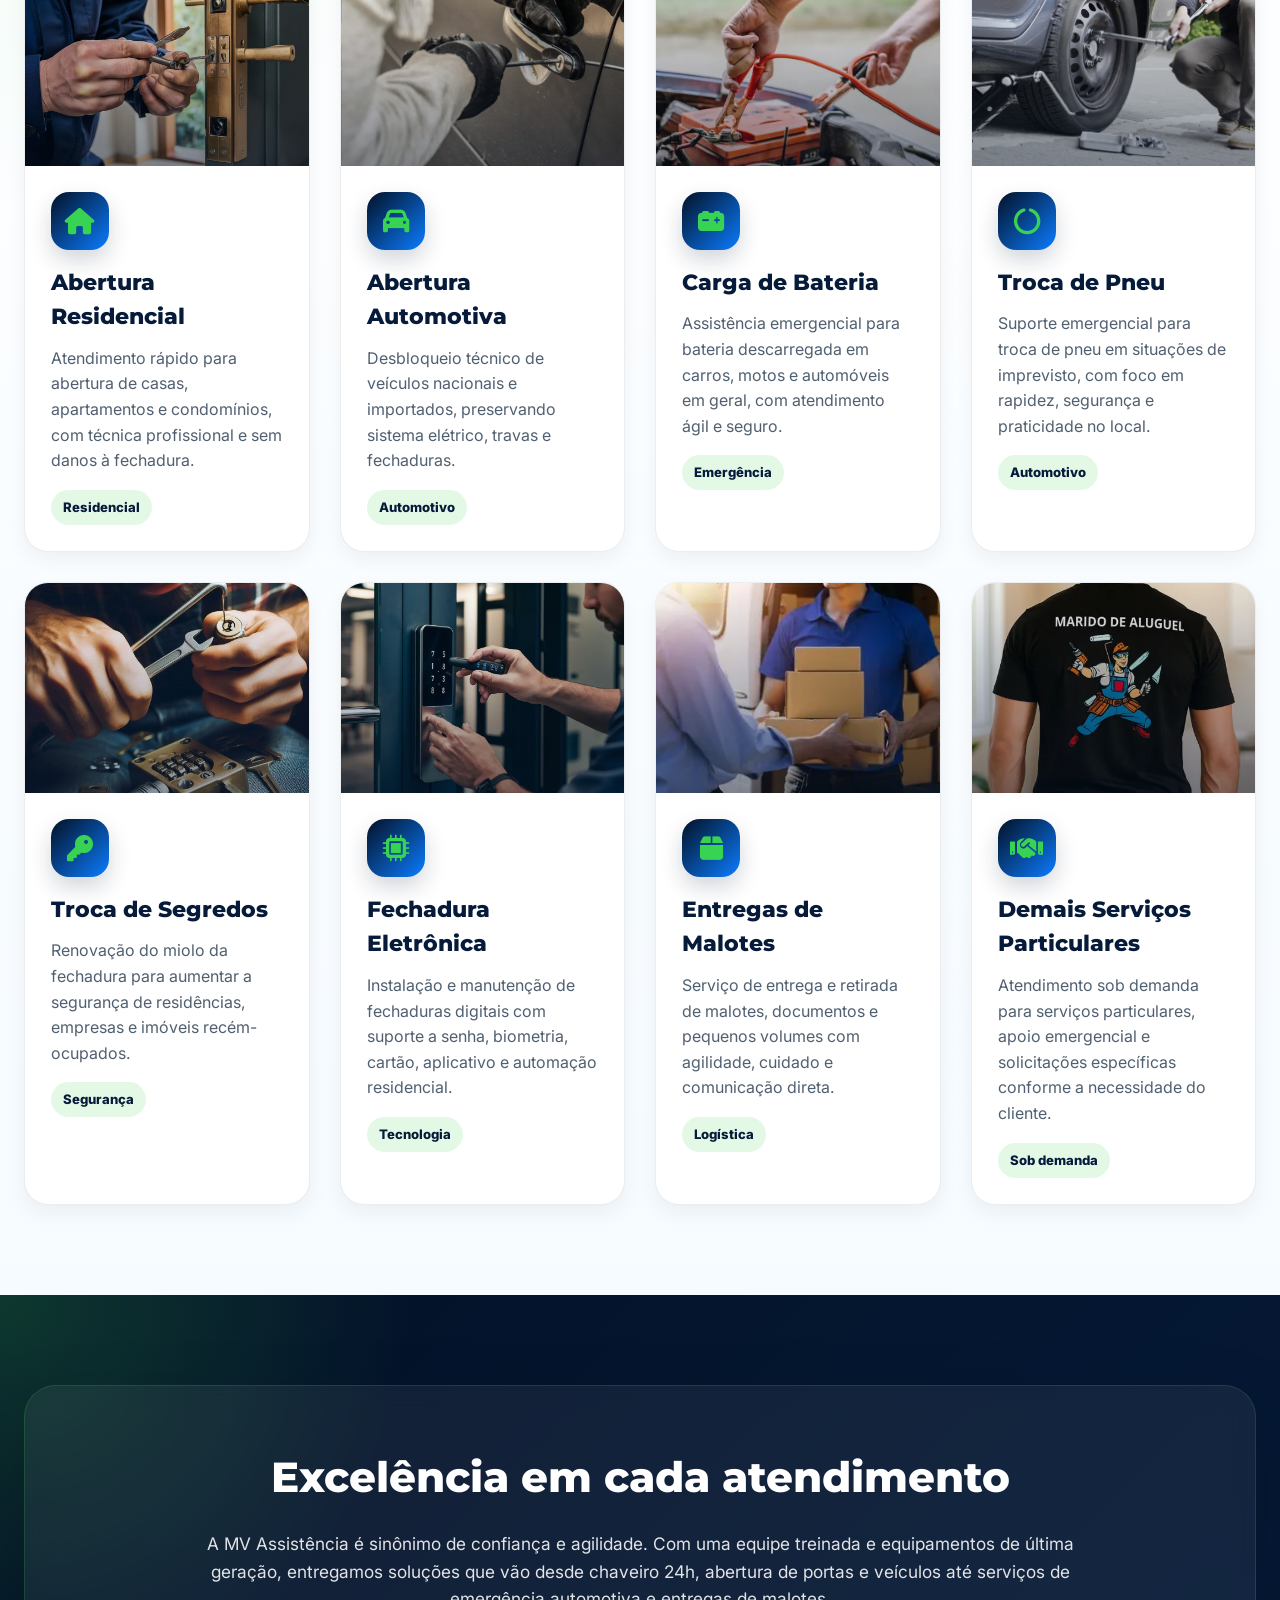
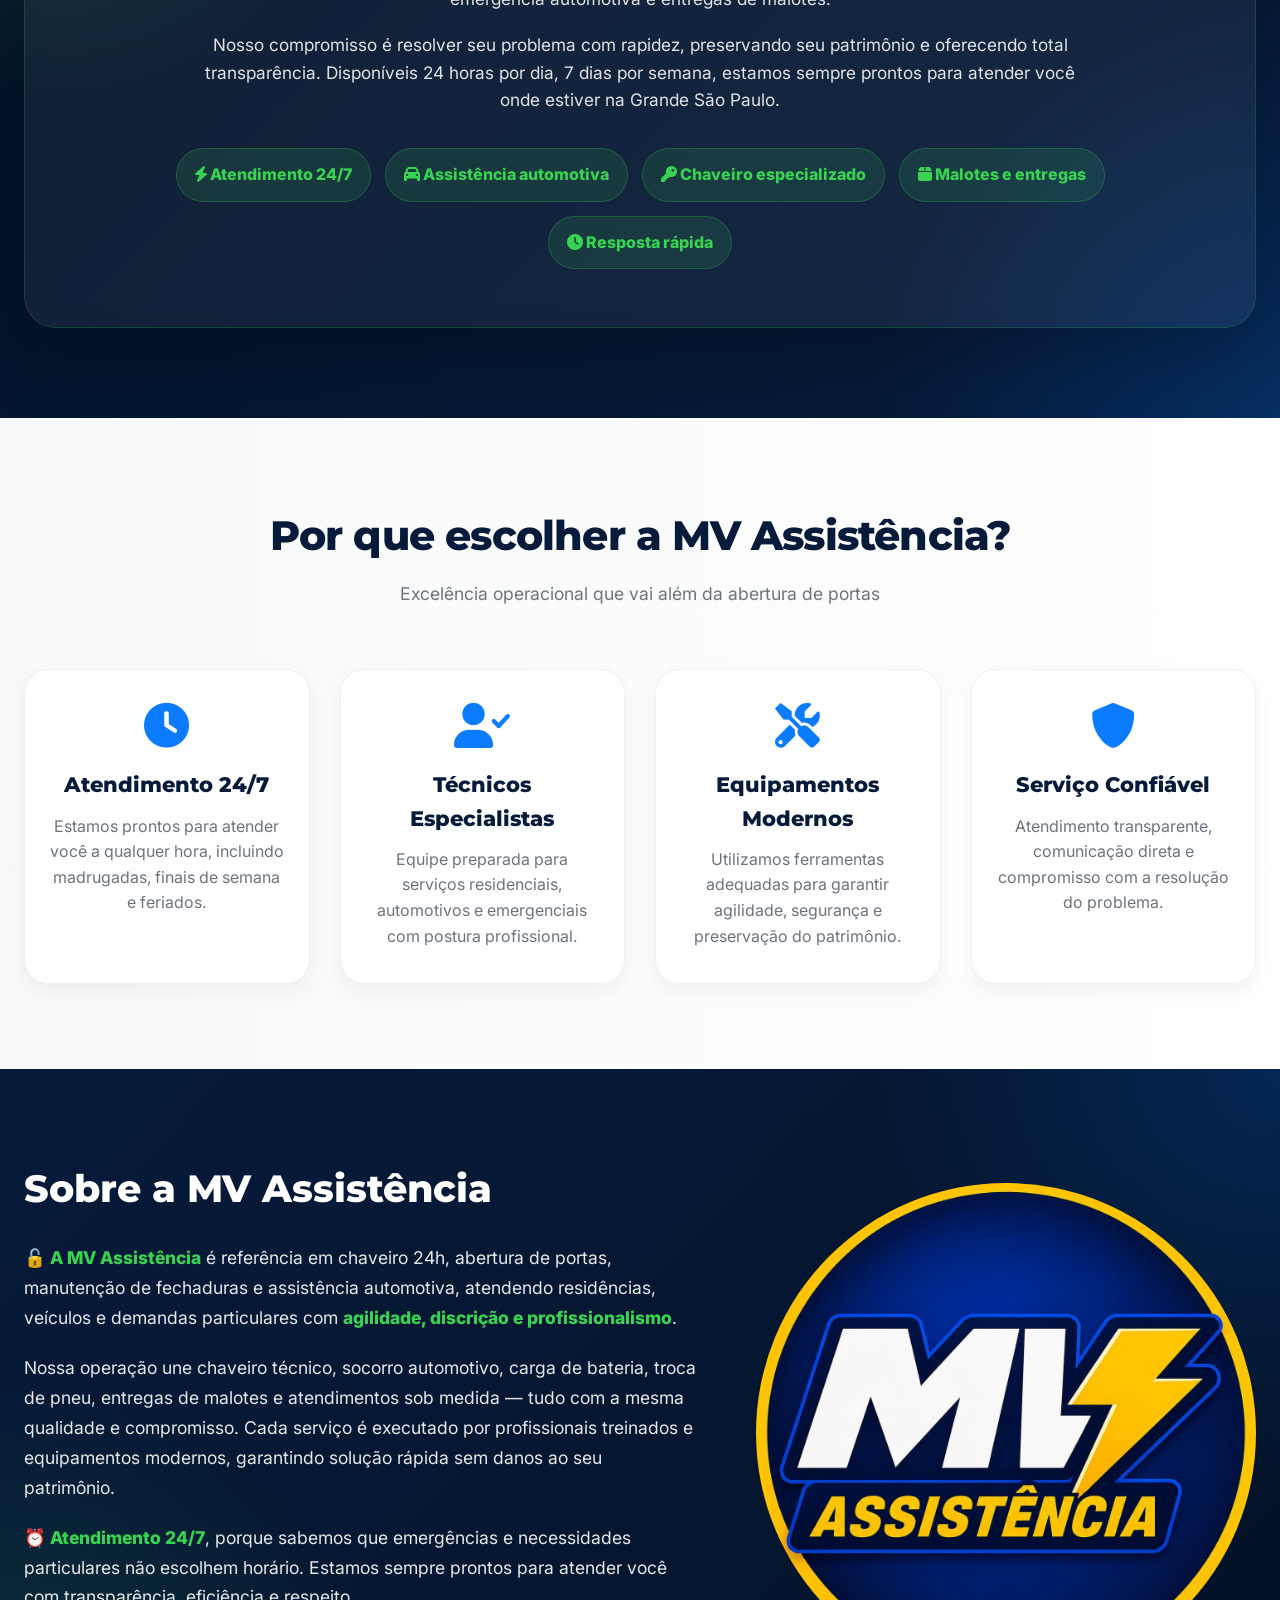
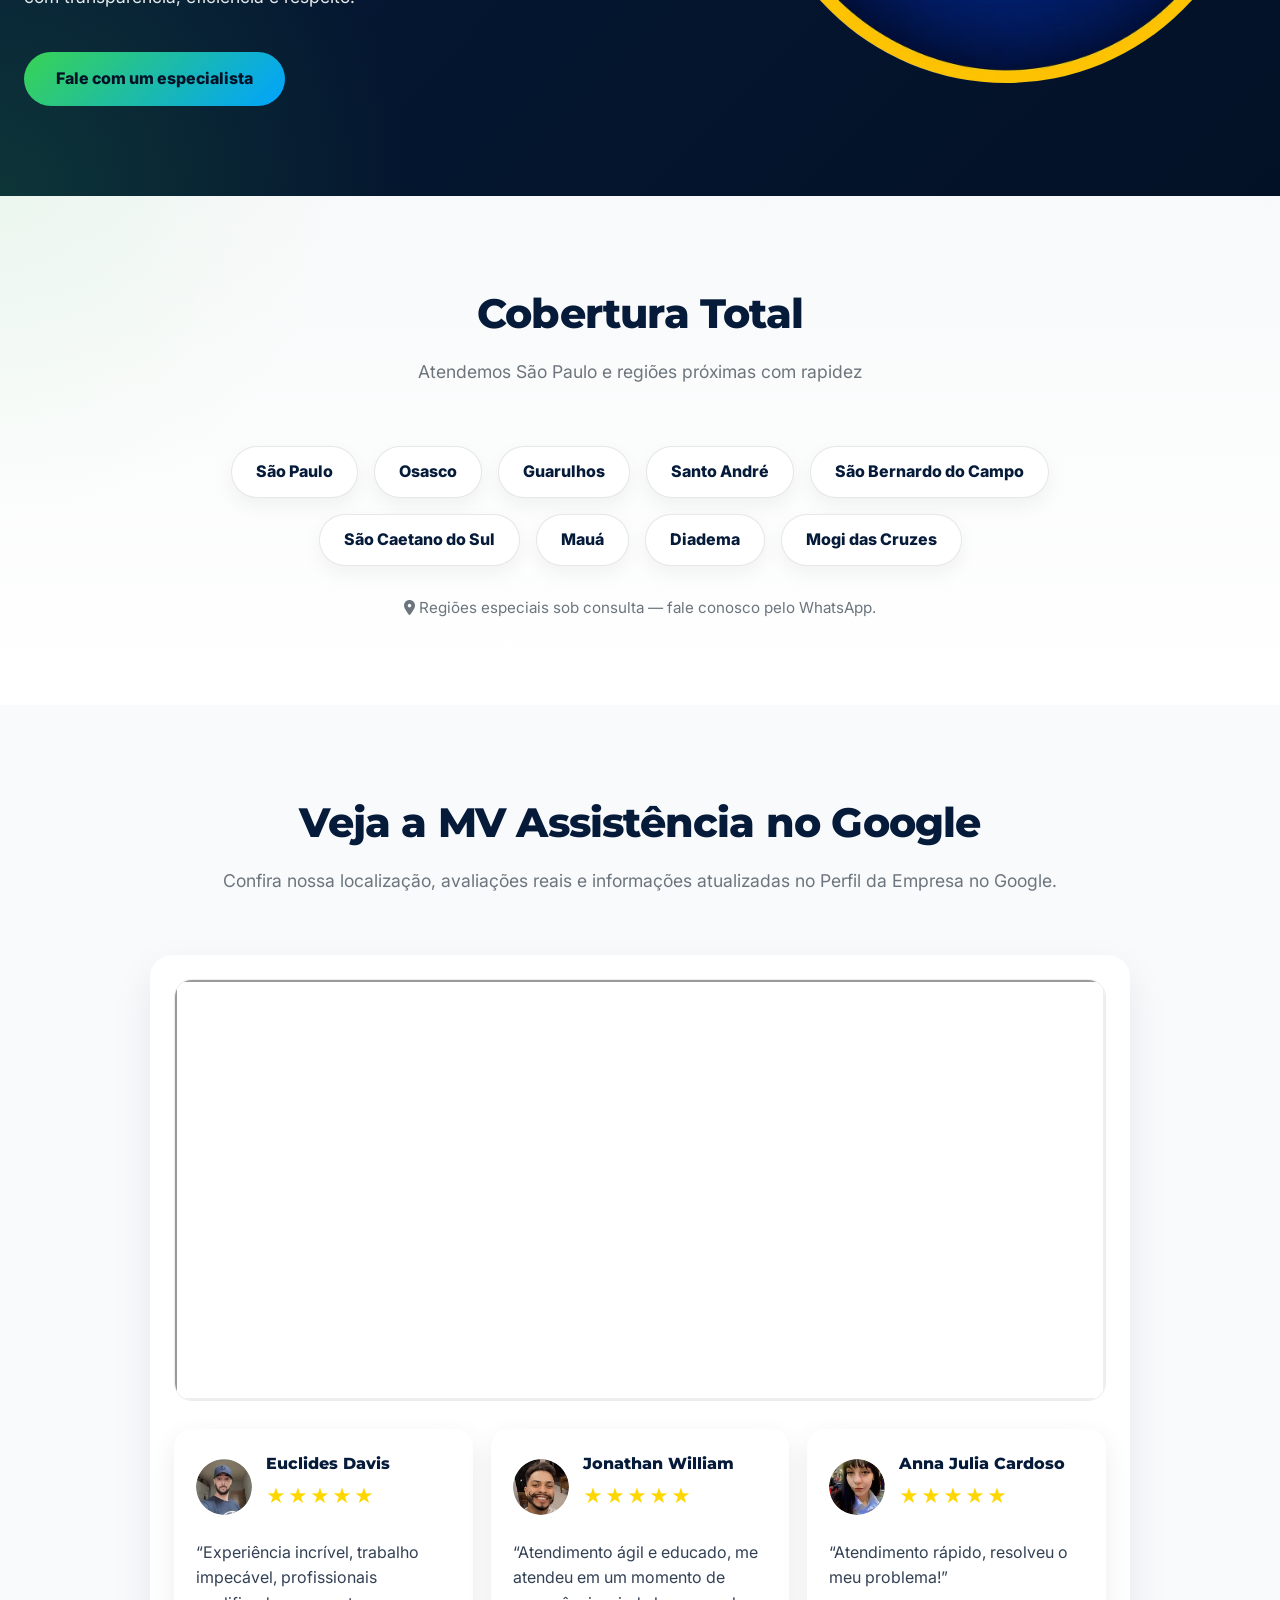
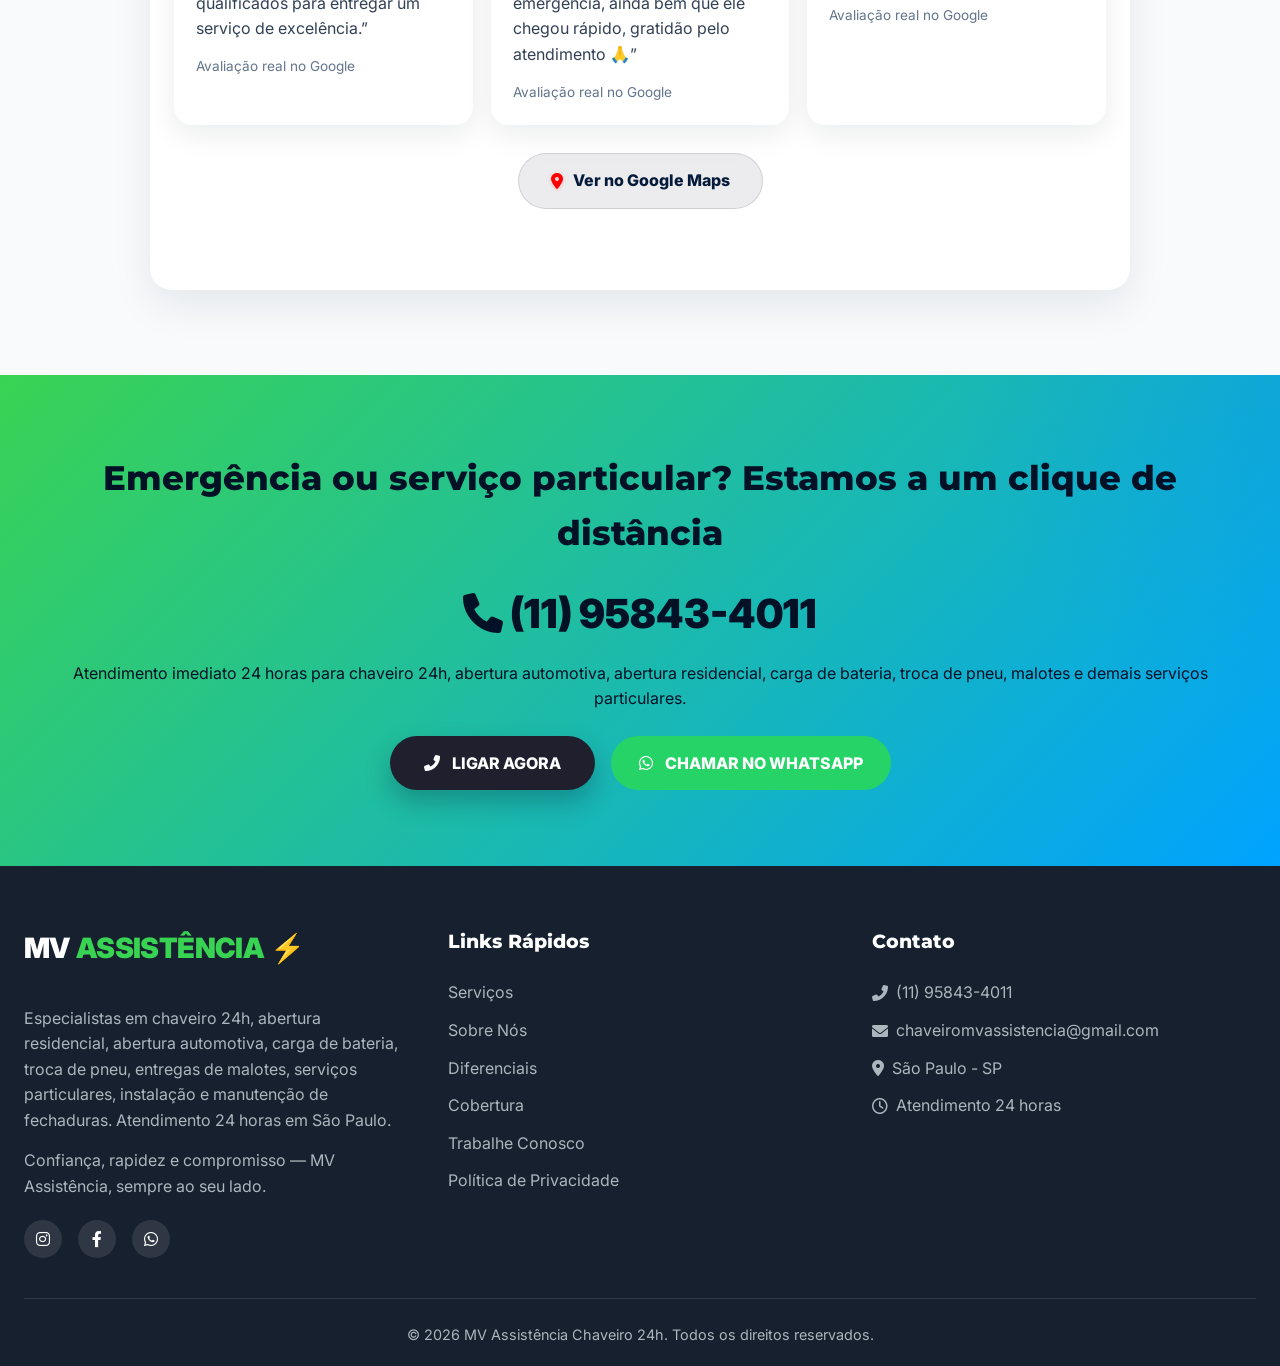
==== commit d61d0aab: "fix: conectar site ao novo contêiner GTM-P2KMWVZM" ====
--- a/index.html
+++ b/index.html
@@ -92,7 +92,7 @@
       j.async=true;
       j.src='https://www.googletagmanager.com/gtm.js?id='+i+dl;
       f.parentNode.insertBefore(j,f);
-    })(window,document,'script','dataLayer','GTM-MV3KL8NV');
+    })(window,document,'script','dataLayer','GTM-P2KMWVZM');
   </script>
   <!-- End Google Tag Manager -->
 </head>
@@ -101,7 +101,7 @@
   <!-- Google Tag Manager (noscript) -->
   <noscript>
     <iframe
-      src="https://www.googletagmanager.com/ns.html?id=GTM-MV3KL8NV"
+      src="https://www.googletagmanager.com/ns.html?id=GTM-P2KMWVZM"
       height="0"
       width="0"
       style="display:none;visibility:hidden">
